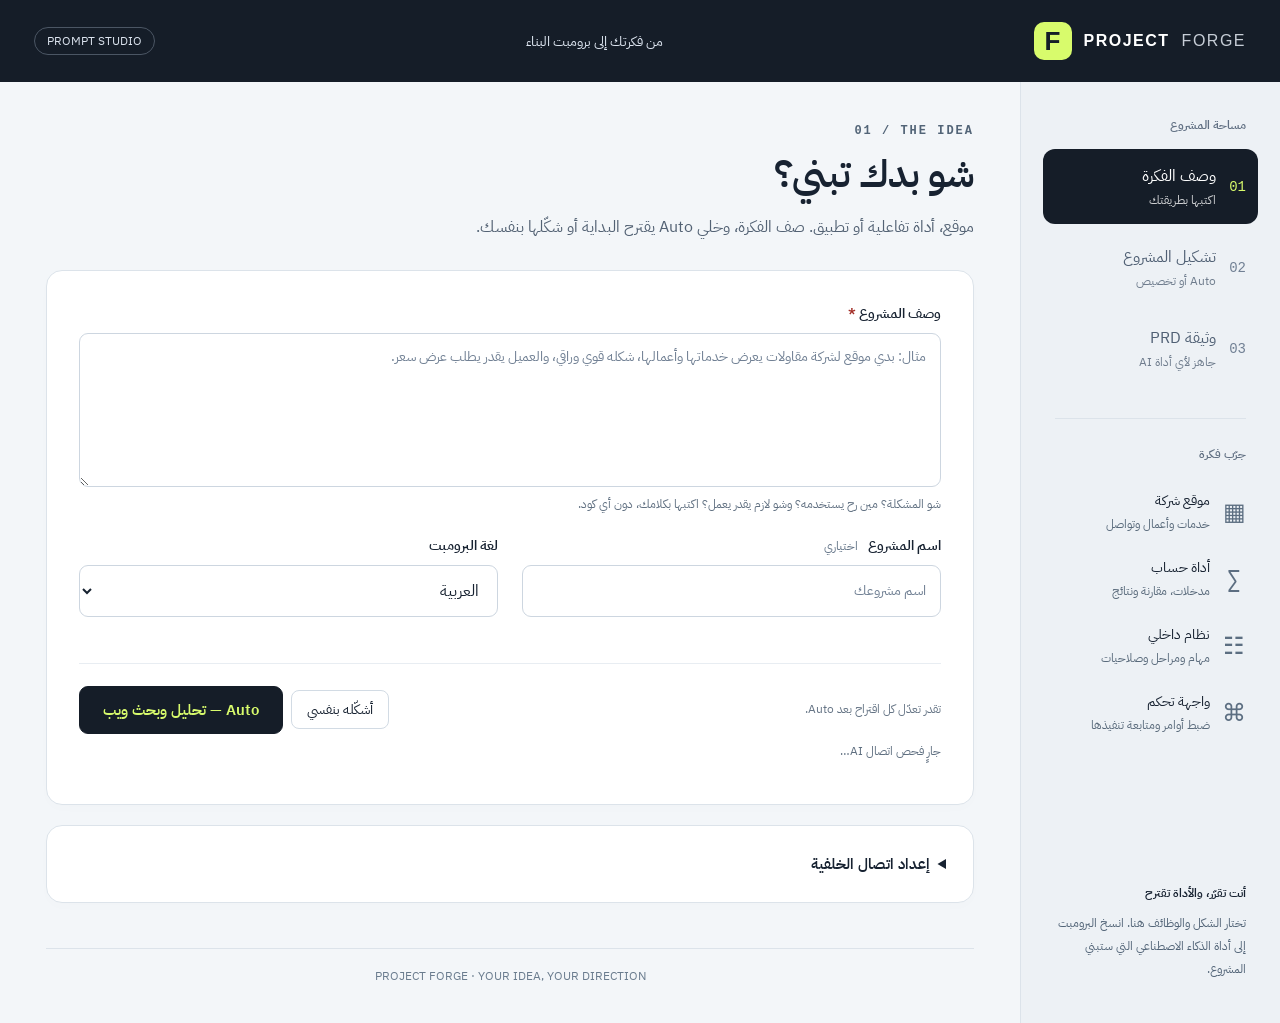
==== public/index.html @ 5671c351 "Add files via upload" ====
<!doctype html>
<html lang="ar" dir="rtl">
<head><meta charset="UTF-8"><meta name="viewport" content="width=device-width, initial-scale=1"><meta name="description" content="شكّل فكرة موقعك أو تطبيقك، وولّد برومبت بناء كامل مع وثيقة متطلبات."><title>Project Forge — شكّل مشروعك</title><link rel="icon" href="data:image/svg+xml,%3Csvg xmlns='http://www.w3.org/2000/svg' viewBox='0 0 64 64'%3E%3Crect width='64' height='64' rx='16' fill='%23151d28'/%3E%3Ctext x='18' y='47' font-family='Arial' font-size='45' fill='%23d8fb6c'%3EF%3C/text%3E%3C/svg%3E"><link rel="stylesheet" href="/styles.css"></head>
<body>
<header class="topbar"><a class="brand" href="/" aria-label="Project Forge"><span class="mark">F</span>PROJECT <span class="brand-light">FORGE</span></a><span class="topnote">من فكرتك إلى برومبت البناء</span><span class="version">PROMPT STUDIO</span></header>
<div class="shell"><aside class="sidebar"><p class="sidebar-label">مساحة المشروع</p><nav aria-label="خطوات المشروع"><button class="step active" data-step="idea"><span class="stepnum">01</span><span>وصف الفكرة<small class="stepdesc">اكتبها بطريقتك</small></span></button><button class="step" data-step="shape"><span class="stepnum">02</span><span>تشكيل المشروع<small class="stepdesc">Auto أو تخصيص</small></span></button><button class="step" data-step="output"><span class="stepnum">03</span><span>وثيقة PRD<small class="stepdesc">جاهز لأي أداة AI</small></span></button></nav><div class="sidebar-line"></div><p class="sidebar-label">جرّب فكرة</p><button class="example" data-example="company"><span>▦</span><span>موقع شركة<small>خدمات وأعمال وتواصل</small></span></button><button class="example" data-example="calculator"><span>∑</span><span>أداة حساب<small>مدخلات، مقارنة ونتائج</small></span></button><button class="example" data-example="workflow"><span>☷</span><span>نظام داخلي<small>مهام ومراحل وصلاحيات</small></span></button><button class="example" data-example="control"><span>⌘</span><span>واجهة تحكم<small>ضبط أوامر ومتابعة تنفيذها</small></span></button><div class="sidebar-bottom"><span class="mini-label">أنت تقرّر، والأداة تقترح</span><p>تختار الشكل والوظائف هنا. انسخ البرومبت إلى أداة الذكاء الاصطناعي التي ستبني المشروع.</p></div></aside>
<main><section id="ideaView" class="view"><div class="eyebrow">01 / THE IDEA</div><h1>شو بدك تبني؟</h1><p class="lede">موقع، أداة تفاعلية أو تطبيق. صف الفكرة، وخلي Auto يقترح البداية أو شكّلها بنفسك.</p><form id="ideaForm" class="panel idea-panel"><div class="field"><label for="projectIdea">وصف المشروع <span class="required">*</span></label><textarea id="projectIdea" rows="5" required maxlength="12000" placeholder="مثال: بدي موقع لشركة مقاولات يعرض خدماتها وأعمالها، شكله قوي وراقي، والعميل يقدر يطلب عرض سعر."></textarea><p class="field-note">شو المشكلة؟ مين رح يستخدمه؟ وشو لازم يقدر يعمل؟ اكتبها بكلامك، دون أي كود.</p></div><div class="form-grid"><div class="field"><label for="projectName">اسم المشروع <span class="optional">اختياري</span></label><input id="projectName" maxlength="100" placeholder="اسم مشروعك"></div><div class="field"><label for="outputLanguage">لغة البرومبت</label><select id="outputLanguage"><option value="ar">العربية</option><option value="en">English</option></select></div></div><div id="ideaError" class="error hidden" role="alert"></div><div class="form-footer"><span>تقدر تعدّل كل اقتراح بعد Auto.</span><div class="button-group"><button class="ghost" type="button" id="customStart">أشكّله بنفسي</button><button class="primary" id="autoStart" type="submit">Auto — تحليل وبحث ويب</button></div></div><p class="field-note"><span id="connectionStatus" role="status">جارٍ فحص اتصال AI…</span></p></form><details class="panel" id="backendSettings"><summary>إعداد اتصال الخلفية</summary><div class="details-body"><div class="field"><label for="backendProvider">الخلفية</label><select id="backendProvider"><option value="auto">خادم الأداة الحالي</option><option value="supabase">Supabase</option></select></div><div id="supabaseSettings" class="hidden"><div class="field"><label for="supabaseUrl">Project URL أو رابط الوظيفة الكامل</label><input id="supabaseUrl" type="url" dir="ltr" placeholder="https://PROJECT.supabase.co" maxlength="500"></div><div class="field"><label for="supabasePublicKey">Publishable / anon key — المفتاح العام</label><input id="supabasePublicKey" dir="ltr" autocomplete="off" maxlength="5000"></div><p class="field-note">مفتاح OpenAI يُضاف في Supabase → Edge Functions → Secrets. هذه الخانة للمفتاح العام فقط.</p></div><div id="backendError" class="error hidden" role="alert"></div><div class="button-group"><button id="saveBackend" class="primary" type="button">حفظ وفحص الاتصال</button><button id="resetBackend" class="ghost" type="button">استخدام خادم الأداة</button></div><p class="field-note">إعداد الاتصال محفوظ في هذا المتصفح. نشر الوظيفة وإضافة Secrets يتمان من مشروع Supabase الخاص بك.</p></div></details></section>
<section id="shapeView" class="view hidden"><div class="eyebrow">02 / SHAPE YOUR PROJECT</div><div class="title-row"><div><h1>شكّل مشروعك</h1><p class="lede">ابدأ بالمقترح، وعدّل ما تريده. اختياراتك تصل لأداة البناء داخل البرومبت.</p></div><button class="ghost" id="editIdea">تعديل الوصف</button></div><div class="studio-bar"><span id="autoSummary"></span><button id="autoAll" class="ghost">Auto — بحث جديد</button></div><p class="field-note">Auto يقترح جميع الخانات من تحليل وبحث جديدين. تُعتمد الاقتراحات فقط عند اكتمال البحث؛ اختياراتك تبقى محفوظة إذا فشل الطلب.</p><section id="researchPanel" class="panel hidden" aria-label="نتائج البحث"><h2>البحث الذي بنى الاقتراح</h2><div id="researchResults"></div></section><div class="studio-grid"><div class="studio-controls">
<div class="panel"><div class="panel-heading"><h2>نوع المشروع وطريقة استخدامه</h2><span class="pill">01</span></div><div class="form-grid"><div class="field"><label for="kind">نوع المشروع</label><select id="kind"></select></div><div class="field"><label for="delivery">وين رح يشتغل؟</label><select id="delivery"><option value="web">ويب على الكمبيوتر والموبايل</option><option value="mobile">تطبيق Android وiPhone</option><option value="both">موقع ويب وتطبيق موبايل</option></select></div><div class="field"><label for="siteLanguage">لغة المشروع</label><select id="siteLanguage"><option value="ar">عربي</option><option value="en">English</option><option value="ar-en">عربي وEnglish</option></select></div><div class="field"><label for="audience">مين رح يستخدمه؟</label><input id="audience" maxlength="300" placeholder="مثال: العملاء، الموظفون، الفنيون"></div></div><label for="objective">أهم نتيجة للمستخدم</label><input id="objective" maxlength="500" placeholder="مثل: طلب عرض سعر أو الوصول لنتيجة حساب"></div>
<div class="panel"><div class="panel-heading"><h2>الشكل وتجربة الاستخدام</h2><span class="pill">02</span></div><div class="form-grid"><div class="field"><label for="visual">الطابع</label><select id="visual"><option value="premium">راقي واحترافي</option><option value="minimal">بسيط ومريح</option><option value="industrial">صناعي وقوي</option><option value="bold">جريء وحيوي</option><option value="technical">عملي ودقيق</option></select></div><div class="field"><label for="layout">ترتيب الواجهة</label><select id="layout"><option value="narrative">موقع بصري بأقسام</option><option value="working">مساحة عمل مباشرة</option><option value="sidebar">قائمة جانبية ومساحة عمل</option><option value="single">صفحة واحدة مركّزة</option></select></div><div class="field"><label for="theme">الخلفية</label><select id="theme"><option value="light">فاتحة</option><option value="dark">داكنة</option><option value="system">حسب جهاز المستخدم</option></select></div><div class="field"><label for="accent">اللون الأساسي</label><div class="color-field"><input type="color" id="accent" value="#2563eb"><span id="accentLabel">#2563eb</span></div></div><div class="field"><label for="motion">الحركة</label><select id="motion"><option value="subtle">خفيفة وأنيقة</option><option value="expressive">بارزة ومدروسة</option><option value="none">دون حركة</option></select></div><div class="field"><label for="density">حجم المسافات</label><select id="density"><option value="comfortable">مريحة ومتوازنة</option><option value="spacious">واسعة وبصرية</option><option value="compact">مكثفة للبيانات والعمل</option></select></div></div></div>
<div class="panel"><div class="panel-heading"><h2>الصفحات والمكوّنات</h2><button class="ghost" id="addPage">إضافة صفحة</button></div><p class="field-note">رتّبها، غيّر أسماءها ومحتواها، أو احذف ما لا تحتاجه.</p><div id="pageEditor"></div></div>
<div class="panel"><div class="panel-heading"><h2>شو لازم يقدر يعمل؟</h2><span class="pill">04</span></div><div id="featureEditor" class="feature-grid"></div><div class="field"><label for="customFeatures">وظائف خاصة بفكرتك</label><textarea id="customFeatures" rows="3" maxlength="4000" placeholder="مثال: يقارن ثلاثة سيناريوهات، ينقل الطلب للفني، أو ينفذ أمرًا بعد موافقة المدير."></textarea></div><div class="form-grid"><div class="field"><label for="storage">حفظ البيانات</label><select id="storage"><option value="unknown">خلّي أداة البناء تقترح</option><option value="none">لا يحتاج حفظ</option><option value="local">على جهاز المستخدم فقط</option><option value="shared">مشترك بين المستخدمين</option></select></div><div class="field"><label for="auth">تسجيل الدخول</label><select id="auth"><option value="unknown">خلّي أداة البناء تقترح</option><option value="none">دون حسابات</option><option value="users">حسابات مستخدمين</option><option value="roles">أدوار وصلاحيات مختلفة</option></select></div><div class="field"><label for="integration">الاتصال بخدمات أخرى</label><select id="integration"><option value="unknown">غير محسوم</option><option value="none">لا يحتاج</option><option value="api">خدمة أو API</option><option value="ai">خدمة ذكاء اصطناعي</option><option value="device">أجهزة أو أوامر خارجية</option><option value="payments">دفع إلكتروني</option></select></div></div></div>
<details class="panel"><summary>تفاصيل إضافية — إذا عندك شيء محدد</summary><div class="details-body"><div class="field"><label for="inputs">المدخلات أو المحتوى</label><textarea id="inputs" rows="3" maxlength="7000"></textarea></div><div class="field"><label for="output">النتائج المطلوبة</label><textarea id="output" rows="3" maxlength="5000"></textarea></div><div class="field"><label for="rules">قواعد أو معادلات لازم يلتزم فيها</label><textarea id="rules" rows="3" maxlength="5000" placeholder="اكتب ما تعرفه. أداة البناء تسأل عن القواعد الناقصة بدل اختراعها."></textarea></div><div class="field"><label for="flow">خطوات الاستخدام بالترتيب</label><textarea id="flow" rows="2" maxlength="3000" placeholder="إدخال → مراجعة → تنفيذ → نتيجة"></textarea></div><div class="field"><label for="references">مواقع أو صور مرجعية</label><textarea id="references" rows="2" maxlength="3000" placeholder="رابط أو وصف لشكل يعجبك، وما الذي تريد أخذه منه."></textarea></div><div class="field"><label for="requirements">أي شيء إضافي لازم يعرفه المطوّر؟</label><textarea id="requirements" rows="3" maxlength="5000" placeholder="مثل: يعمل دون إنترنت، لا أريد اشتراكات، لدي شعار وصور جاهزة."></textarea></div><div class="form-grid"><div class="field"><label for="constraint">التقنية</label><select id="constraint"><option value="auto">اقترح الأنسب — لا أحتاج اختيارها</option><option value="html">HTML + CSS + JS</option><option value="react">React</option><option value="next">Next.js</option><option value="angular">Angular</option><option value="php">PHP / Laravel</option></select></div><div class="field"><label for="hosting">طريقة التشغيل</label><select id="hosting"><option value="auto">الطريقة المناسبة للمشروع</option><option value="file">أريد فتح index.html مباشرة</option><option value="static">استضافة ملفات ثابتة</option><option value="server">سيرفر وخدمات خلفية</option></select></div></div></div></details>
</div><aside class="studio-preview"><div class="preview-heading"><span>تصوّر أولي</span><span class="pill">يتغيّر مع اختياراتك</span></div><div id="mockPreview" class="mock-preview"></div><div id="techSummary" class="tech-summary"></div><div class="preview-note">تصوّر لترتيب الواجهة. التصميم النهائي ينفّذه AI من وصفك والبرومبت.</div><button id="generate" class="primary full">ولّد PRD مع برومبتات الأقسام</button></aside></div></section>
<section id="outputView" class="view hidden"><div class="eyebrow">03 / READY TO BUILD</div><div class="title-row"><div><h1>وثيقة مشروعك جاهزة</h1><p class="lede">وثيقة PRD واحدة: مواصفات كل قسم ثم برومبت تنفيذه مرة واحدة. انسخها كاملة لأداة AI التي ستبني المشروع.</p></div><button id="backShape" class="ghost">تعديل المشروع</button></div><div id="resultSummary" class="classification"></div><div id="resultWarnings"></div><div id="prdPanel"><div class="document-toolbar"><span>PRD + برومبت واحد داخل كل قسم · قابل للتعديل</span><div><button class="ghost" id="downloadPrd">تنزيل MD</button><button class="primary" id="copyPrd">نسخ الوثيقة كاملة</button></div></div><textarea id="prdOutput" class="document" aria-label="PRD وبرومبتات الأقسام" spellcheck="false"></textarea></div><p class="field-note">هذه الأداة تجهّز مواصفات وبرومبت المشروع. إنشاء الملفات والتشغيل يتم في أداة البناء التي تختارها.</p></section><footer>PROJECT FORGE · YOUR IDEA, YOUR DIRECTION</footer></main></div><div id="researchBusy" class="busy-overlay hidden" role="status" aria-live="polite"><div class="panel"><h2>تحليل المشروع والبحث عن أمثلة ومصادر</h2><p>قد يستغرق البحث بضع دقائق. لا تُستبدل اختياراتك قبل اكتمال النتيجة.</p><button id="cancelResearch" class="ghost">إلغاء البحث</button></div></div><div id="toast" class="toast hidden" role="status" aria-live="polite"></div><script src="/engine.js"></script><script src="/studio.js"></script><script src="/backend.js"></script><script src="/app.js"></script></body></html>
---- styles.css ----
@import url('https://fonts.googleapis.com/css2?family=IBM+Plex+Sans+Arabic:wght@400;500;600;700&display=swap');
:root{color-scheme:light;--ink:#172231;--muted:#536274;--line:#dce3ea;--paper:#f3f6f9;--lime:#d8fb6c;--navy:#151d28;--teal:#16766d;--radius:16px;font-family:'IBM Plex Sans Arabic',Tahoma,Arial,sans-serif;font-size:16px;color:var(--ink);background:var(--paper)}
*{box-sizing:border-box}body{margin:0}button,input,select,textarea{font:inherit}button,a,input,select,textarea{-webkit-tap-highlight-color:transparent}button{cursor:pointer}button:disabled{cursor:not-allowed;opacity:.42}button:focus-visible,a:focus-visible{outline:3px solid #4e8dea;outline-offset:4px}input:focus,select:focus,textarea:focus{outline:3px solid #2563eb22;border-color:#2563eb}a{color:inherit}button{transition:background .15s,transform .15s}button:active:not(:disabled){transform:translateY(1px)}.hidden{display:none!important}
.topbar{height:82px;display:flex;align-items:center;justify-content:space-between;padding:0 34px;background:var(--navy);color:#fff;gap:20px}.brand{display:flex;align-items:center;gap:12px;text-decoration:none;direction:ltr;font-family:Arial,sans-serif;font-weight:700;letter-spacing:1.5px;font-size:16px}.brand-light{font-weight:400;color:#c6cdd6}.mark{background:var(--lime);color:var(--navy);width:38px;height:38px;display:grid;place-items:center;border-radius:10px;font-size:26px;letter-spacing:0}.topnote{color:#dce4ef;font-size:14px}.version{border:1px solid #4b5664;border-radius:20px;padding:4px 12px;color:#dce4ef;font-size:12px}
.shell{display:grid;grid-template-columns:260px minmax(0,1fr);max-width:1600px;margin:auto;min-height:calc(100vh - 82px)}.sidebar{padding:34px 22px;display:flex;flex-direction:column;border-left:1px solid var(--line);background:#edf1f5}.sidebar-label{color:#617083;font-size:12px;font-weight:600;margin:0 12px 15px}.step{width:100%;display:flex;gap:13px;align-items:center;text-align:right;border:0;background:transparent;padding:15px 12px;margin-bottom:6px;border-radius:12px;color:#506074}.step.active{background:var(--navy);color:#fff}.stepnum{font-family:monospace;font-size:14px;color:#718094}.step.active .stepnum{color:var(--lime)}.stepdesc{display:block;font-size:12px;margin-top:3px;opacity:.8}.sidebar-line{height:1px;background:var(--line);margin:26px 12px}.example{display:flex;align-items:center;gap:12px;background:none;border:0;border-radius:10px;padding:12px;text-align:right;color:var(--ink);width:100%;font-size:14px}.example:hover{background:#e0e7ef}.example>span:first-child{width:24px;font-size:24px;text-align:center;color:#5c6e81}.example small{display:block;font-size:12px;color:#596a7b;margin-top:4px}.sidebar-bottom{margin-top:auto;padding:48px 12px 0}.sidebar-bottom p{font-size:12px;line-height:1.9;color:#526477;margin:8px 0}.mini-label{font-size:12px;font-weight:600}
main{min-width:0;padding:42px 46px 20px}.view{max-width:1020px;margin:auto}.eyebrow{font-family:monospace;font-size:12px;font-weight:600;letter-spacing:2px;color:#526477;direction:ltr;text-align:right;margin-bottom:12px}h1{font-size:clamp(1.8rem,3vw,2.55rem);line-height:1.3;font-weight:600;margin:0 0 12px;letter-spacing:-.6px}h2{font-weight:600;font-size:18px;line-height:1.5;margin:0}h3{font-size:16px;font-weight:600;margin:0 0 10px}.lede{font-size:16px;line-height:1.9;color:var(--muted);margin:0 0 28px;max-width:710px}.panel{background:#fff;border:1px solid var(--line);border-radius:var(--radius);padding:27px;margin-bottom:20px;box-shadow:0 4px 12px #14223903}.idea-panel{padding:32px}.panel-heading{display:flex;justify-content:space-between;align-items:center;gap:12px;margin-bottom:24px}.field{margin-bottom:22px;min-width:0}.field:last-child{margin-bottom:0}label{font-size:14px;font-weight:600;display:block;margin-bottom:9px}.required{color:#a32f28}input:not([type=color]),select,textarea{display:block;width:100%;border:1px solid #cdd6e0;background:#fff;border-radius:9px;padding:12px 14px;color:var(--ink);min-height:48px;font-size:16px;line-height:1.6}textarea{resize:vertical}textarea::placeholder,input::placeholder{color:#718094;font-size:14px;opacity:1}.field-note{font-size:12px;margin-top:8px;color:#5f6f80}.form-grid{display:grid;grid-template-columns:repeat(2,minmax(0,1fr));gap:0 24px}.form-footer{display:flex;align-items:center;justify-content:space-between;gap:16px;border-top:1px solid #e8edf2;padding-top:22px;margin-top:24px}.privacy-note,.form-footer>span{font-size:12px;line-height:1.8;color:#657485}.primary{background:var(--navy);color:var(--lime);border:1px solid var(--navy);padding:12px 23px;border-radius:9px;font-size:15px;font-weight:600;white-space:nowrap}.primary:hover{background:#263345}.ghost{background:#fff;border:1px solid #d2dbe4;color:var(--ink);padding:8px 15px;border-radius:8px;font-size:14px;white-space:nowrap}.ghost:hover{background:#eaf0f6}.text-button{background:transparent;border:0;color:#225d9f;font-size:14px}.note-strip{display:flex;align-items:center;gap:18px;padding:18px 20px;border:1px dashed #c7d2de;border-radius:12px;margin:20px 0}.note-strip p{font-size:14px;line-height:1.85;color:#536477;margin:0}.note-symbol{font-family:monospace;font-size:14px;border:1px solid #cbd6e0;border-radius:7px;padding:9px;font-weight:600;color:#3a5668}.title-row{display:flex;justify-content:space-between;align-items:flex-start;gap:16px}.title-row>.ghost{margin-top:5px}.classification{display:flex;align-items:flex-start;gap:16px;background:#e5efee;border:1px solid #cbdedb;border-radius:13px;padding:20px;margin-bottom:24px}.classification-icon{font-size:26px;color:var(--teal)}.classification p{font-size:14px;margin:7px 0 0;color:#45635f;line-height:1.8}.pill{font-size:12px;border-radius:20px;background:#eef2f6;color:#55697b;padding:5px 10px;white-space:nowrap}.bottom-action{display:flex;align-items:center;justify-content:space-between;margin:26px 0 15px;gap:20px}.bottom-action>span{font-size:12px;color:#637487}.color-field{display:flex;align-items:center;gap:15px;border:1px solid #cdd6e0;border-radius:9px;padding:8px 14px;min-height:48px}.color-field input{border:0;width:33px;height:30px;padding:0;background:none;cursor:pointer}.color-field span{font-family:monospace;font-size:14px;color:#4e6478}.error{padding:13px 16px;color:#973127;background:#fff0ed;border:1px solid #edc0b9;border-radius:9px;margin:14px 0;font-size:14px;line-height:1.7}.source-badge{font-size:12px;color:#566e80;margin:-12px 0 20px}
.recommend-card{background:var(--navy);color:#fff;border-radius:16px;overflow:hidden;display:grid;grid-template-columns:minmax(0,1fr) 270px;margin-bottom:20px}.recommend-main{padding:27px 30px}.recommend-eyebrow{font-size:12px;color:#c3cedc;margin-bottom:12px}.recommend-main h2{font-family:Arial,sans-serif;font-size:26px;line-height:1.4;color:var(--lime);font-weight:500;direction:ltr;text-align:right}.recommend-main p{color:#d7e0eb;font-size:14px;line-height:1.9;margin:14px 0 0}.recommend-side{padding:25px;background:#202c3b}.recommend-side strong{display:block;font-size:14px;margin-bottom:8px;color:#e8f0f8}.recommend-side p{font-size:13px;color:#c7d3df;line-height:1.9;margin:0 0 18px}.recommend-side p:last-child{margin:0}.decision-details{display:grid;grid-template-columns:repeat(2,minmax(0,1fr));gap:16px;margin-bottom:24px}.decision-details .panel{margin:0;padding:19px}.decision-details p{font-size:14px;color:#536477;line-height:1.85;margin:9px 0 0}.warning{background:#fff8e7;border:1px solid #e9d9ab;border-radius:11px;padding:16px 19px;margin-bottom:20px;font-size:14px;line-height:1.9;color:#705815}.warning ul{margin:8px 0 0;padding-right:20px}.results-tabs{display:flex;gap:6px;border-bottom:1px solid #ccd6e2;overflow-x:auto;margin-top:27px;margin-bottom:24px}.tab{background:none;border:0;border-bottom:3px solid transparent;padding:13px 17px;color:#66788b;font-size:14px;white-space:nowrap}.tab.active{color:#132c45;border-bottom-color:#16766d;font-weight:600}.map-heading{display:flex;justify-content:space-between;align-items:center;margin:20px 0 14px}.screen-grid{display:grid;grid-template-columns:repeat(2,minmax(0,1fr));gap:16px}.screen-card{background:#fff;border:1px solid var(--line);border-radius:12px;padding:21px;position:relative}.screen-number{font-family:monospace;font-size:12px;color:#678297;margin-bottom:12px;display:block}.screen-card p{font-size:14px;line-height:1.85;color:#536578;margin:8px 0}.screen-card ul{font-size:14px;line-height:1.9;margin:12px 0 0;padding-right:18px;color:#334b62}.tags{display:flex;flex-wrap:wrap;gap:7px;margin-top:16px}.tag{background:#edf2f7;border-radius:6px;font-size:12px;color:#4d647b;padding:4px 9px}.design-card{display:grid;grid-template-columns:140px minmax(0,1fr);background:#fff;border:1px solid var(--line);border-radius:13px;overflow:hidden;margin-bottom:22px}.design-palette{padding:24px;background:#e8edf3;display:flex;align-items:center;justify-content:center;gap:7px}.swatch{width:26px;height:70px;border-radius:7px;border:1px solid #182c4114}.design-copy{padding:22px}.design-copy p{font-size:14px;line-height:1.9;color:#536477;margin:8px 0}.flow-box{border:1px solid var(--line);background:#fff;border-radius:13px;padding:22px;margin-top:20px}.flow-steps{display:flex;gap:9px;flex-wrap:wrap;margin-top:15px}.flow-step{padding:9px 13px;font-size:14px;background:#edf2f7;border-radius:8px}.flow-step b{font-family:monospace;font-size:12px;margin-left:8px;color:#16766d}.document-toolbar{display:flex;justify-content:space-between;align-items:center;margin-bottom:12px;gap:12px}.document-toolbar>span{font-size:13px;color:#61768a}.document-toolbar>div{display:flex;gap:8px}.document{font-family:monospace,Tahoma,sans-serif!important;min-height:620px;font-size:14px!important;line-height:1.9!important;tab-size:2;padding:24px!important;background:#fff!important}.document.short{min-height:350px}.deep-flow{display:flex;justify-content:space-between;gap:12px;margin-bottom:24px;flex-wrap:wrap}.deep-flow span{font-size:14px;color:#405e75}.deep-flow b{display:inline-grid;place-items:center;width:25px;height:25px;background:#dcebe6;color:#165e54;border-radius:7px;margin-left:7px;font-family:monospace}.import-panel{margin-top:24px}.import-panel p{font-size:14px;color:#596e80;line-height:1.9}.result-footer{display:flex;justify-content:space-between;gap:16px;margin:27px 0;color:#637487;font-size:12px}footer{max-width:1020px;margin:45px auto 0;border-top:1px solid #dce3ea;padding:18px 0;display:flex;justify-content:center;gap:10px;font-size:12px;color:#6a7c8e;direction:ltr}.toast{position:fixed;bottom:24px;left:24px;max-width:calc(100vw - 48px);padding:13px 22px;border-radius:11px;background:#172536;color:#fff;font-size:14px;box-shadow:0 5px 30px #13233233;z-index:10}.ai-detail{white-space:pre-wrap;overflow-wrap:anywhere}.alert-heading{font-weight:600}.empty{border:1px dashed var(--line);padding:25px;border-radius:12px;color:#657789;font-size:14px}
@media(min-width:1450px){main{padding:48px 65px}}@media(max-width:1100px){.shell{grid-template-columns:220px minmax(0,1fr)}main{padding:32px 26px}.sidebar{padding:26px 12px}.recommend-card{grid-template-columns:1fr}.recommend-side{display:grid;grid-template-columns:1fr 1fr;gap:15px}.recommend-side p{margin:0}.recommend-side>div{min-width:0}}@media(max-width:780px){.topbar{height:70px;padding:0 20px}.topnote{display:none}.shell{display:block}.sidebar{display:block;padding:12px 16px;border:0;border-bottom:1px solid var(--line)}.sidebar nav{display:flex;gap:5px}.sidebar-label,.sidebar-line,.example,.sidebar-bottom{display:none}.step{padding:10px 8px;justify-content:center;margin:0;gap:8px;font-size:13px}.stepdesc{display:none}.stepnum{font-size:12px}.sidebar nav .step{flex:1}.version{font-size:12px}main{padding:27px 19px}.panel,.idea-panel{padding:22px}.title-row{flex-wrap:wrap}.title-row>.ghost{margin:-12px 0 20px}.lede{margin-bottom:22px}.form-grid{grid-template-columns:1fr;gap:0}.screen-grid,.decision-details{grid-template-columns:1fr}.form-footer{align-items:flex-start}.privacy-note{max-width:170px}.bottom-action{align-items:flex-start}.bottom-action>span{max-width:170px}.recommend-main{padding:24px}.recommend-main h2{font-size:23px}.recommend-side{padding:22px}.design-card{grid-template-columns:95px 1fr}.design-palette{padding:15px;gap:5px}.swatch{width:17px;height:65px}.design-copy{padding:19px}.document-toolbar{flex-wrap:wrap}.document{padding:17px!important;min-height:550px}.note-strip{align-items:flex-start}.note-strip .ghost{white-space:normal}.deep-flow{flex-direction:column;gap:14px}.results-tabs{margin-top:22px}.tab{padding:12px}.classification{padding:17px}.panel-heading{flex-wrap:wrap}}@media(prefers-reduced-motion:reduce){*{scroll-behavior:auto!important;transition:none!important}}
.optional{font-size:12px;font-weight:400;color:#637487;margin-right:7px}.processing{position:fixed;inset:0;background:#152331a8;z-index:20;display:grid;place-items:center;padding:20px;backdrop-filter:blur(4px)}.processing-card{background:#fff;border-radius:18px;padding:35px;text-align:center;width:min(420px,100%);box-shadow:0 20px 60px #0b18294d}.processing-symbol{display:grid;place-items:center;width:55px;height:55px;border-radius:12px;background:var(--navy);color:var(--lime);font:700 34px Arial;margin:0 auto 24px}.processing-card strong{font-size:20px}.processing-card p{font-size:14px;color:#637487;line-height:1.9;margin:12px 0 24px}.question-count{font-size:12px;font-family:monospace;color:#678297;margin-bottom:10px}.choice-note{margin-top:14px}
/* Prompt studio: controls beside a live schematic. */
.studio-bar{display:flex;justify-content:space-between;align-items:center;gap:15px;padding:18px 20px;background:#e5efee;border:1px solid #cbdedb;border-radius:12px;color:#315e57}.studio-grid{display:grid;grid-template-columns:minmax(0,1fr) 300px;gap:22px;align-items:start;margin-top:24px}.studio-controls{min-width:0}.studio-controls .form-grid{gap:0 16px}.studio-controls .panel{padding:23px}.studio-preview{position:sticky;top:22px;min-width:0}.preview-heading{display:flex;align-items:center;justify-content:space-between;margin-bottom:12px;font-size:14px}.preview-note{font-size:13px;color:#617283;line-height:1.9;margin:14px 0}.full{width:100%}.button-group{display:flex;gap:8px;align-items:center;flex-wrap:wrap}.page-edit{border-top:1px solid var(--line);margin-top:18px;padding-top:17px}.page-edit-top{display:flex;align-items:center;justify-content:space-between;margin-bottom:8px}.page-edit-top .screen-number{margin:0}.page-edit label{margin-top:12px}.page-edit textarea{font-size:14px}.icon-button{border:1px solid var(--line);background:#fff;border-radius:7px;height:36px;min-width:44px;color:#456078;font-size:13px}.danger{color:#a33b32}.feature-grid{display:grid;grid-template-columns:1fr 1fr;gap:10px;margin-bottom:23px}.feature-choice{display:flex;align-items:center;gap:10px;border:1px solid var(--line);padding:12px 10px;border-radius:9px;cursor:pointer;font-size:14px;line-height:1.6;margin:0;font-weight:400}.feature-choice:has(input:checked){border-color:#16766d;background:#e9f5f1}.feature-choice input{min-height:0!important;display:inline!important;flex:none;width:17px!important;height:17px;accent-color:var(--teal);margin:0}summary{font-size:15px;font-weight:600;cursor:pointer}.details-body{margin-top:23px}.mock-preview{--project-accent:#2563eb;--mock-bg:#fff;--mock-surface:#eff3f7;--mock-ink:#1c2a3b;background:var(--mock-bg);color:var(--mock-ink);border:1px solid #cbd6e1;border-radius:13px;overflow:hidden;min-height:340px;box-shadow:0 10px 30px #172b4010}.mock-preview[data-theme=dark]{--mock-bg:#14202d;--mock-surface:#253445;--mock-ink:#e4edf7}.mock-browser{display:flex;align-items:center;gap:5px;padding:11px;background:var(--mock-surface);direction:ltr}.mock-browser i{height:6px;width:6px;border-radius:50%;background:#8698aa}.mock-browser span{font-size:12px;margin-left:auto;overflow-wrap:anywhere}.mock-nav{display:flex;gap:10px;padding:12px;font-size:12px;line-height:1.6;border-bottom:1px solid #8093a32b;flex-wrap:wrap}.mock-nav span{color:var(--mock-ink);opacity:.7}.mock-nav .selected{font-weight:600;opacity:1;border-bottom:2px solid var(--project-accent)}.mock-body{padding:20px}.mock-kicker{font-size:12px;opacity:.65}.mock-body h3{margin:12px 0 7px;font-size:20px}.mock-body>p{font-size:13px;line-height:1.8;opacity:.8}.mock-hero{background:var(--mock-surface);border-right:4px solid var(--project-accent);padding:27px 15px;margin:16px 0;font-size:14px;min-height:90px;display:flex;align-items:center}.mock-cards{display:grid;grid-template-columns:1fr 1fr;gap:8px;margin:18px 0}.mock-cards>div{background:var(--mock-surface);padding:12px;font-size:12px;line-height:1.7;overflow-wrap:anywhere;border-radius:6px}.mock-line{display:block;width:90%;height:4px;background:#8298aa33;margin-top:12px;border-radius:3px}.mock-line.short{width:60%;margin-top:6px}.mock-action{display:inline-block;border:1px solid var(--project-accent);border-bottom:3px solid var(--project-accent);color:var(--mock-ink);border-radius:6px;padding:8px 13px;font-size:12px;background:var(--mock-surface)}.mock-preview[data-layout=sidebar]{display:grid;grid-template-columns:83px minmax(0,1fr)}.mock-preview[data-layout=sidebar] .mock-browser{grid-column:1/-1}.mock-preview[data-layout=sidebar] .mock-nav{display:flex;flex-direction:column;padding:12px 8px;border:0;border-left:1px solid #8093a32b}.mock-preview[data-layout=sidebar] .mock-body{padding:15px 11px}.mock-preview[data-layout=sidebar] .mock-cards{grid-template-columns:1fr}.mock-preview[data-visual=bold] h3{font-size:25px}.mock-preview[data-density=compact] .mock-body{padding:14px}.tech-summary{border:1px solid var(--line);background:#fff;border-radius:11px;padding:17px;margin-top:15px}.tech-summary strong{display:block;font-family:Arial,sans-serif;font-size:16px;line-height:1.6;margin-top:10px;text-align:right}.tech-summary p{font-size:13px;line-height:1.9;color:#617283;margin:10px 0 0}.tech-summary .tech-warning{color:#875e24}.studio-controls .field-note{font-size:13px}.studio-controls .field{margin-bottom:18px}.studio-controls .form-grid .field:last-child{margin-bottom:18px}
@media(min-width:1450px){.view{max-width:1160px}}@media(max-width:1250px){.studio-grid{grid-template-columns:minmax(0,1fr) 260px}.studio-controls .form-grid{grid-template-columns:1fr}.studio-controls .feature-grid{grid-template-columns:1fr}}@media(max-width:1000px){.studio-grid{grid-template-columns:1fr}.studio-preview{position:static;max-width:580px;width:100%;margin:0 auto}.studio-controls .form-grid{grid-template-columns:1fr 1fr}.studio-controls .feature-grid{grid-template-columns:1fr 1fr}}@media(max-width:780px){.studio-controls .form-grid{grid-template-columns:1fr}.studio-bar{flex-wrap:wrap}.form-footer{flex-wrap:wrap}.studio-controls .panel{padding:20px}.studio-controls .feature-grid{grid-template-columns:1fr 1fr}.studio-bar>span{font-size:14px}.document-toolbar>div{flex-wrap:wrap}.topbar .version{font-size:11px;letter-spacing:.4px}.feature-choice{padding:10px 8px;font-size:14px}}@media(max-width:420px){.studio-controls .feature-grid{grid-template-columns:1fr}.brand{font-size:13px;gap:8px}.mark{width:32px;height:32px}.topbar{padding:0 15px}.version{padding:4px 7px}}
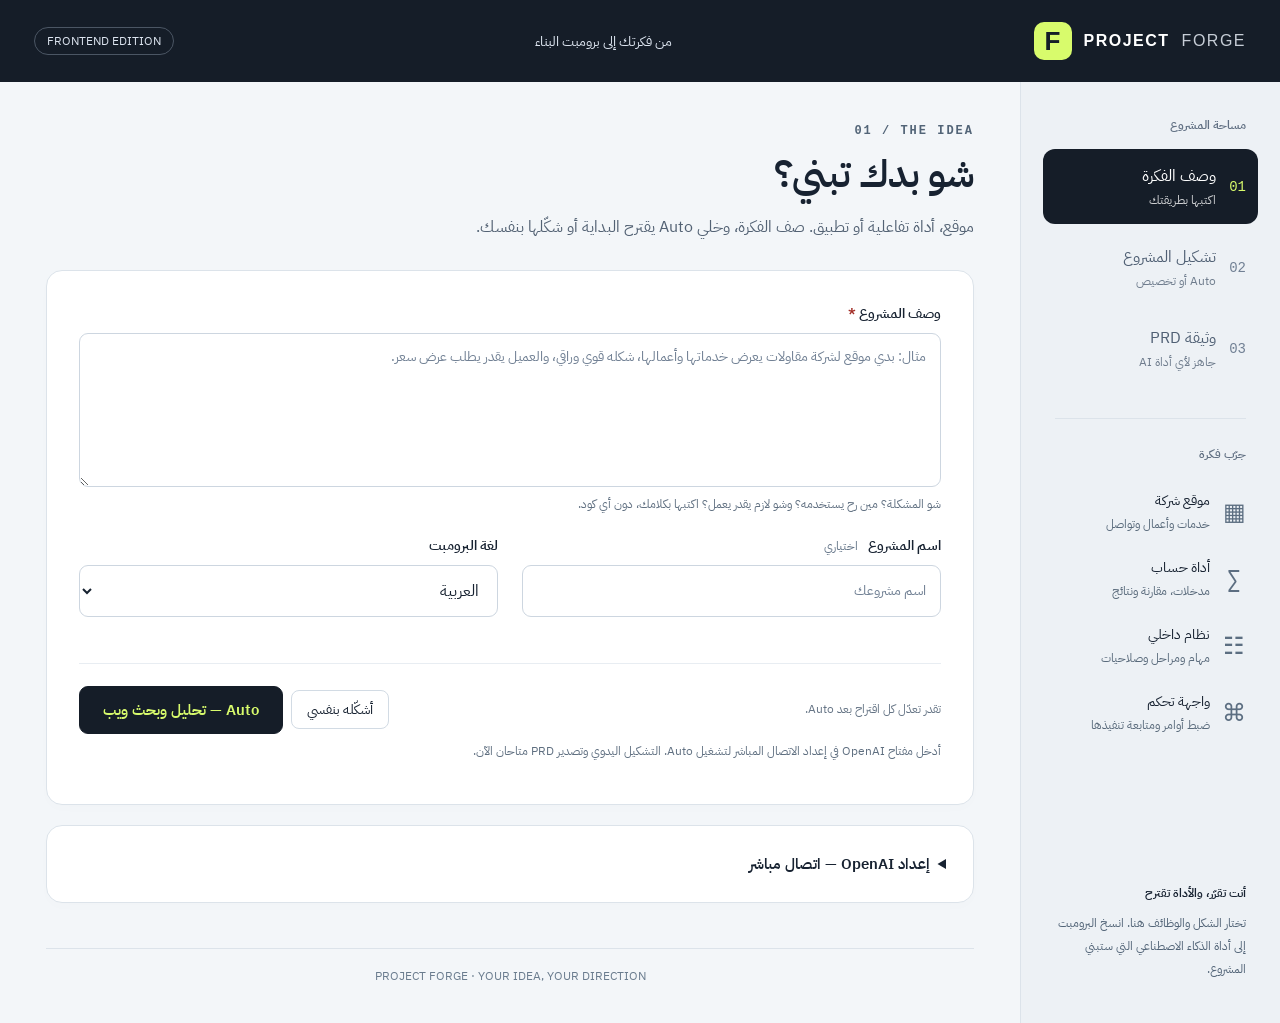
==== commit f6b5dcc5: "Add files via upload" ====
--- a/public/index.html
+++ b/public/index.html
@@ -1,10 +1,10 @@
 <!doctype html>
 <html lang="ar" dir="rtl">
-<head><meta charset="UTF-8"><meta name="viewport" content="width=device-width, initial-scale=1"><meta name="description" content="شكّل فكرة موقعك أو تطبيقك، وولّد برومبت بناء كامل مع وثيقة متطلبات."><title>Project Forge — شكّل مشروعك</title><link rel="icon" href="data:image/svg+xml,%3Csvg xmlns='http://www.w3.org/2000/svg' viewBox='0 0 64 64'%3E%3Crect width='64' height='64' rx='16' fill='%23151d28'/%3E%3Ctext x='18' y='47' font-family='Arial' font-size='45' fill='%23d8fb6c'%3EF%3C/text%3E%3C/svg%3E"><link rel="stylesheet" href="/styles.css"></head>
+<head><meta charset="UTF-8"><meta name="viewport" content="width=device-width, initial-scale=1"><meta name="description" content="شكّل فكرة موقعك أو تطبيقك، وولّد برومبت بناء كامل مع وثيقة متطلبات."><title>Project Forge — شكّل مشروعك</title><link rel="icon" href="data:image/svg+xml,%3Csvg xmlns='http://www.w3.org/2000/svg' viewBox='0 0 64 64'%3E%3Crect width='64' height='64' rx='16' fill='%23151d28'/%3E%3Ctext x='18' y='47' font-family='Arial' font-size='45' fill='%23d8fb6c'%3EF%3C/text%3E%3C/svg%3E"><link rel="stylesheet" href="./styles.css"></head>
 <body>
-<header class="topbar"><a class="brand" href="/" aria-label="Project Forge"><span class="mark">F</span>PROJECT <span class="brand-light">FORGE</span></a><span class="topnote">من فكرتك إلى برومبت البناء</span><span class="version">PROMPT STUDIO</span></header>
+<header class="topbar"><a class="brand" href="./index.html" aria-label="Project Forge"><span class="mark">F</span>PROJECT <span class="brand-light">FORGE</span></a><span class="topnote">من فكرتك إلى برومبت البناء</span><span class="version">FRONTEND EDITION</span></header>
 <div class="shell"><aside class="sidebar"><p class="sidebar-label">مساحة المشروع</p><nav aria-label="خطوات المشروع"><button class="step active" data-step="idea"><span class="stepnum">01</span><span>وصف الفكرة<small class="stepdesc">اكتبها بطريقتك</small></span></button><button class="step" data-step="shape"><span class="stepnum">02</span><span>تشكيل المشروع<small class="stepdesc">Auto أو تخصيص</small></span></button><button class="step" data-step="output"><span class="stepnum">03</span><span>وثيقة PRD<small class="stepdesc">جاهز لأي أداة AI</small></span></button></nav><div class="sidebar-line"></div><p class="sidebar-label">جرّب فكرة</p><button class="example" data-example="company"><span>▦</span><span>موقع شركة<small>خدمات وأعمال وتواصل</small></span></button><button class="example" data-example="calculator"><span>∑</span><span>أداة حساب<small>مدخلات، مقارنة ونتائج</small></span></button><button class="example" data-example="workflow"><span>☷</span><span>نظام داخلي<small>مهام ومراحل وصلاحيات</small></span></button><button class="example" data-example="control"><span>⌘</span><span>واجهة تحكم<small>ضبط أوامر ومتابعة تنفيذها</small></span></button><div class="sidebar-bottom"><span class="mini-label">أنت تقرّر، والأداة تقترح</span><p>تختار الشكل والوظائف هنا. انسخ البرومبت إلى أداة الذكاء الاصطناعي التي ستبني المشروع.</p></div></aside>
-<main><section id="ideaView" class="view"><div class="eyebrow">01 / THE IDEA</div><h1>شو بدك تبني؟</h1><p class="lede">موقع، أداة تفاعلية أو تطبيق. صف الفكرة، وخلي Auto يقترح البداية أو شكّلها بنفسك.</p><form id="ideaForm" class="panel idea-panel"><div class="field"><label for="projectIdea">وصف المشروع <span class="required">*</span></label><textarea id="projectIdea" rows="5" required maxlength="12000" placeholder="مثال: بدي موقع لشركة مقاولات يعرض خدماتها وأعمالها، شكله قوي وراقي، والعميل يقدر يطلب عرض سعر."></textarea><p class="field-note">شو المشكلة؟ مين رح يستخدمه؟ وشو لازم يقدر يعمل؟ اكتبها بكلامك، دون أي كود.</p></div><div class="form-grid"><div class="field"><label for="projectName">اسم المشروع <span class="optional">اختياري</span></label><input id="projectName" maxlength="100" placeholder="اسم مشروعك"></div><div class="field"><label for="outputLanguage">لغة البرومبت</label><select id="outputLanguage"><option value="ar">العربية</option><option value="en">English</option></select></div></div><div id="ideaError" class="error hidden" role="alert"></div><div class="form-footer"><span>تقدر تعدّل كل اقتراح بعد Auto.</span><div class="button-group"><button class="ghost" type="button" id="customStart">أشكّله بنفسي</button><button class="primary" id="autoStart" type="submit">Auto — تحليل وبحث ويب</button></div></div><p class="field-note"><span id="connectionStatus" role="status">جارٍ فحص اتصال AI…</span></p></form><details class="panel" id="backendSettings"><summary>إعداد اتصال الخلفية</summary><div class="details-body"><div class="field"><label for="backendProvider">الخلفية</label><select id="backendProvider"><option value="auto">خادم الأداة الحالي</option><option value="supabase">Supabase</option></select></div><div id="supabaseSettings" class="hidden"><div class="field"><label for="supabaseUrl">Project URL أو رابط الوظيفة الكامل</label><input id="supabaseUrl" type="url" dir="ltr" placeholder="https://PROJECT.supabase.co" maxlength="500"></div><div class="field"><label for="supabasePublicKey">Publishable / anon key — المفتاح العام</label><input id="supabasePublicKey" dir="ltr" autocomplete="off" maxlength="5000"></div><p class="field-note">مفتاح OpenAI يُضاف في Supabase → Edge Functions → Secrets. هذه الخانة للمفتاح العام فقط.</p></div><div id="backendError" class="error hidden" role="alert"></div><div class="button-group"><button id="saveBackend" class="primary" type="button">حفظ وفحص الاتصال</button><button id="resetBackend" class="ghost" type="button">استخدام خادم الأداة</button></div><p class="field-note">إعداد الاتصال محفوظ في هذا المتصفح. نشر الوظيفة وإضافة Secrets يتمان من مشروع Supabase الخاص بك.</p></div></details></section>
+<main><section id="ideaView" class="view"><div class="eyebrow">01 / THE IDEA</div><h1>شو بدك تبني؟</h1><p class="lede">موقع، أداة تفاعلية أو تطبيق. صف الفكرة، وخلي Auto يقترح البداية أو شكّلها بنفسك.</p><form id="ideaForm" class="panel idea-panel"><div class="field"><label for="projectIdea">وصف المشروع <span class="required">*</span></label><textarea id="projectIdea" rows="5" required maxlength="12000" placeholder="مثال: بدي موقع لشركة مقاولات يعرض خدماتها وأعمالها، شكله قوي وراقي، والعميل يقدر يطلب عرض سعر."></textarea><p class="field-note">شو المشكلة؟ مين رح يستخدمه؟ وشو لازم يقدر يعمل؟ اكتبها بكلامك، دون أي كود.</p></div><div class="form-grid"><div class="field"><label for="projectName">اسم المشروع <span class="optional">اختياري</span></label><input id="projectName" maxlength="100" placeholder="اسم مشروعك"></div><div class="field"><label for="outputLanguage">لغة البرومبت</label><select id="outputLanguage"><option value="ar">العربية</option><option value="en">English</option></select></div></div><div id="ideaError" class="error hidden" role="alert"></div><div class="form-footer"><span>تقدر تعدّل كل اقتراح بعد Auto.</span><div class="button-group"><button class="ghost" type="button" id="customStart">أشكّله بنفسي</button><button class="primary" id="autoStart" type="submit">Auto — تحليل وبحث ويب</button></div></div><p class="field-note"><span id="connectionStatus" role="status">جارٍ فحص اتصال AI…</span></p></form><details class="panel" id="backendSettings"><summary>إعداد OpenAI — اتصال مباشر</summary><div class="details-body"><p class="field-note">نسخة فرونت إند: البحث والتحليل يتصلان بـOpenAI مباشرة من متصفحك. أدخل مفتاحك الشخصي عند التشغيل؛ يُحفظ في ذاكرة الصفحة فقط ويُمسح عند تحديثها أو إغلاقها.</p><div class="form-grid"><div class="field"><label for="openaiKey">مفتاح OpenAI API</label><input id="openaiKey" type="password" dir="ltr" autocomplete="off" spellcheck="false" maxlength="1000" placeholder="مفتاحك الشخصي — لا يُحفظ بالملفات"></div><div class="field"><label for="openaiModel">نموذج OpenAI</label><input id="openaiModel" dir="ltr" value="gpt-5.4" maxlength="120" placeholder="gpt-5.4"></div></div><p class="field-note">استخدم مفتاحك على جهاز موثوق؛ المتصفح لا يستطيع إخفاءه عن المستخدم أو إضافاته. كل زائر يستخدم مفتاحه، ولا تضع مفتاحك داخل ملفات GitHub. طلبات Auto والبحث تُحتسب على حساب OpenAI الخاص بك.</p><div id="backendError" class="error hidden" role="alert"></div><div class="button-group"><button id="saveBackend" class="primary" type="button">تفعيل وفحص الاتصال</button><button id="resetBackend" class="ghost" type="button">مسح المفتاح</button></div><p class="field-note">الفحص يتحقق من صلاحية المفتاح والوصول للنموذج. دعم البحث وتوليد المواصفات يتأكد عند أول Auto.</p></div></details></section>
 <section id="shapeView" class="view hidden"><div class="eyebrow">02 / SHAPE YOUR PROJECT</div><div class="title-row"><div><h1>شكّل مشروعك</h1><p class="lede">ابدأ بالمقترح، وعدّل ما تريده. اختياراتك تصل لأداة البناء داخل البرومبت.</p></div><button class="ghost" id="editIdea">تعديل الوصف</button></div><div class="studio-bar"><span id="autoSummary"></span><button id="autoAll" class="ghost">Auto — بحث جديد</button></div><p class="field-note">Auto يقترح جميع الخانات من تحليل وبحث جديدين. تُعتمد الاقتراحات فقط عند اكتمال البحث؛ اختياراتك تبقى محفوظة إذا فشل الطلب.</p><section id="researchPanel" class="panel hidden" aria-label="نتائج البحث"><h2>البحث الذي بنى الاقتراح</h2><div id="researchResults"></div></section><div class="studio-grid"><div class="studio-controls">
 <div class="panel"><div class="panel-heading"><h2>نوع المشروع وطريقة استخدامه</h2><span class="pill">01</span></div><div class="form-grid"><div class="field"><label for="kind">نوع المشروع</label><select id="kind"></select></div><div class="field"><label for="delivery">وين رح يشتغل؟</label><select id="delivery"><option value="web">ويب على الكمبيوتر والموبايل</option><option value="mobile">تطبيق Android وiPhone</option><option value="both">موقع ويب وتطبيق موبايل</option></select></div><div class="field"><label for="siteLanguage">لغة المشروع</label><select id="siteLanguage"><option value="ar">عربي</option><option value="en">English</option><option value="ar-en">عربي وEnglish</option></select></div><div class="field"><label for="audience">مين رح يستخدمه؟</label><input id="audience" maxlength="300" placeholder="مثال: العملاء، الموظفون، الفنيون"></div></div><label for="objective">أهم نتيجة للمستخدم</label><input id="objective" maxlength="500" placeholder="مثل: طلب عرض سعر أو الوصول لنتيجة حساب"></div>
 <div class="panel"><div class="panel-heading"><h2>الشكل وتجربة الاستخدام</h2><span class="pill">02</span></div><div class="form-grid"><div class="field"><label for="visual">الطابع</label><select id="visual"><option value="premium">راقي واحترافي</option><option value="minimal">بسيط ومريح</option><option value="industrial">صناعي وقوي</option><option value="bold">جريء وحيوي</option><option value="technical">عملي ودقيق</option></select></div><div class="field"><label for="layout">ترتيب الواجهة</label><select id="layout"><option value="narrative">موقع بصري بأقسام</option><option value="working">مساحة عمل مباشرة</option><option value="sidebar">قائمة جانبية ومساحة عمل</option><option value="single">صفحة واحدة مركّزة</option></select></div><div class="field"><label for="theme">الخلفية</label><select id="theme"><option value="light">فاتحة</option><option value="dark">داكنة</option><option value="system">حسب جهاز المستخدم</option></select></div><div class="field"><label for="accent">اللون الأساسي</label><div class="color-field"><input type="color" id="accent" value="#2563eb"><span id="accentLabel">#2563eb</span></div></div><div class="field"><label for="motion">الحركة</label><select id="motion"><option value="subtle">خفيفة وأنيقة</option><option value="expressive">بارزة ومدروسة</option><option value="none">دون حركة</option></select></div><div class="field"><label for="density">حجم المسافات</label><select id="density"><option value="comfortable">مريحة ومتوازنة</option><option value="spacious">واسعة وبصرية</option><option value="compact">مكثفة للبيانات والعمل</option></select></div></div></div>
@@ -12,4 +12,4 @@
 <div class="panel"><div class="panel-heading"><h2>شو لازم يقدر يعمل؟</h2><span class="pill">04</span></div><div id="featureEditor" class="feature-grid"></div><div class="field"><label for="customFeatures">وظائف خاصة بفكرتك</label><textarea id="customFeatures" rows="3" maxlength="4000" placeholder="مثال: يقارن ثلاثة سيناريوهات، ينقل الطلب للفني، أو ينفذ أمرًا بعد موافقة المدير."></textarea></div><div class="form-grid"><div class="field"><label for="storage">حفظ البيانات</label><select id="storage"><option value="unknown">خلّي أداة البناء تقترح</option><option value="none">لا يحتاج حفظ</option><option value="local">على جهاز المستخدم فقط</option><option value="shared">مشترك بين المستخدمين</option></select></div><div class="field"><label for="auth">تسجيل الدخول</label><select id="auth"><option value="unknown">خلّي أداة البناء تقترح</option><option value="none">دون حسابات</option><option value="users">حسابات مستخدمين</option><option value="roles">أدوار وصلاحيات مختلفة</option></select></div><div class="field"><label for="integration">الاتصال بخدمات أخرى</label><select id="integration"><option value="unknown">غير محسوم</option><option value="none">لا يحتاج</option><option value="api">خدمة أو API</option><option value="ai">خدمة ذكاء اصطناعي</option><option value="device">أجهزة أو أوامر خارجية</option><option value="payments">دفع إلكتروني</option></select></div></div></div>
 <details class="panel"><summary>تفاصيل إضافية — إذا عندك شيء محدد</summary><div class="details-body"><div class="field"><label for="inputs">المدخلات أو المحتوى</label><textarea id="inputs" rows="3" maxlength="7000"></textarea></div><div class="field"><label for="output">النتائج المطلوبة</label><textarea id="output" rows="3" maxlength="5000"></textarea></div><div class="field"><label for="rules">قواعد أو معادلات لازم يلتزم فيها</label><textarea id="rules" rows="3" maxlength="5000" placeholder="اكتب ما تعرفه. أداة البناء تسأل عن القواعد الناقصة بدل اختراعها."></textarea></div><div class="field"><label for="flow">خطوات الاستخدام بالترتيب</label><textarea id="flow" rows="2" maxlength="3000" placeholder="إدخال → مراجعة → تنفيذ → نتيجة"></textarea></div><div class="field"><label for="references">مواقع أو صور مرجعية</label><textarea id="references" rows="2" maxlength="3000" placeholder="رابط أو وصف لشكل يعجبك، وما الذي تريد أخذه منه."></textarea></div><div class="field"><label for="requirements">أي شيء إضافي لازم يعرفه المطوّر؟</label><textarea id="requirements" rows="3" maxlength="5000" placeholder="مثل: يعمل دون إنترنت، لا أريد اشتراكات، لدي شعار وصور جاهزة."></textarea></div><div class="form-grid"><div class="field"><label for="constraint">التقنية</label><select id="constraint"><option value="auto">اقترح الأنسب — لا أحتاج اختيارها</option><option value="html">HTML + CSS + JS</option><option value="react">React</option><option value="next">Next.js</option><option value="angular">Angular</option><option value="php">PHP / Laravel</option></select></div><div class="field"><label for="hosting">طريقة التشغيل</label><select id="hosting"><option value="auto">الطريقة المناسبة للمشروع</option><option value="file">أريد فتح index.html مباشرة</option><option value="static">استضافة ملفات ثابتة</option><option value="server">سيرفر وخدمات خلفية</option></select></div></div></div></details>
 </div><aside class="studio-preview"><div class="preview-heading"><span>تصوّر أولي</span><span class="pill">يتغيّر مع اختياراتك</span></div><div id="mockPreview" class="mock-preview"></div><div id="techSummary" class="tech-summary"></div><div class="preview-note">تصوّر لترتيب الواجهة. التصميم النهائي ينفّذه AI من وصفك والبرومبت.</div><button id="generate" class="primary full">ولّد PRD مع برومبتات الأقسام</button></aside></div></section>
-<section id="outputView" class="view hidden"><div class="eyebrow">03 / READY TO BUILD</div><div class="title-row"><div><h1>وثيقة مشروعك جاهزة</h1><p class="lede">وثيقة PRD واحدة: مواصفات كل قسم ثم برومبت تنفيذه مرة واحدة. انسخها كاملة لأداة AI التي ستبني المشروع.</p></div><button id="backShape" class="ghost">تعديل المشروع</button></div><div id="resultSummary" class="classification"></div><div id="resultWarnings"></div><div id="prdPanel"><div class="document-toolbar"><span>PRD + برومبت واحد داخل كل قسم · قابل للتعديل</span><div><button class="ghost" id="downloadPrd">تنزيل MD</button><button class="primary" id="copyPrd">نسخ الوثيقة كاملة</button></div></div><textarea id="prdOutput" class="document" aria-label="PRD وبرومبتات الأقسام" spellcheck="false"></textarea></div><p class="field-note">هذه الأداة تجهّز مواصفات وبرومبت المشروع. إنشاء الملفات والتشغيل يتم في أداة البناء التي تختارها.</p></section><footer>PROJECT FORGE · YOUR IDEA, YOUR DIRECTION</footer></main></div><div id="researchBusy" class="busy-overlay hidden" role="status" aria-live="polite"><div class="panel"><h2>تحليل المشروع والبحث عن أمثلة ومصادر</h2><p>قد يستغرق البحث بضع دقائق. لا تُستبدل اختياراتك قبل اكتمال النتيجة.</p><button id="cancelResearch" class="ghost">إلغاء البحث</button></div></div><div id="toast" class="toast hidden" role="status" aria-live="polite"></div><script src="/engine.js"></script><script src="/studio.js"></script><script src="/backend.js"></script><script src="/app.js"></script></body></html>
+<section id="outputView" class="view hidden"><div class="eyebrow">03 / READY TO BUILD</div><div class="title-row"><div><h1>وثيقة مشروعك جاهزة</h1><p class="lede">وثيقة PRD واحدة: مواصفات كل قسم ثم برومبت تنفيذه مرة واحدة. انسخها كاملة لأداة AI التي ستبني المشروع.</p></div><button id="backShape" class="ghost">تعديل المشروع</button></div><div id="resultSummary" class="classification"></div><div id="resultWarnings"></div><div id="prdPanel"><div class="document-toolbar"><span>PRD + برومبت واحد داخل كل قسم · قابل للتعديل</span><div><button class="ghost" id="downloadPrd">تنزيل MD</button><button class="primary" id="copyPrd">نسخ الوثيقة كاملة</button></div></div><textarea id="prdOutput" class="document" aria-label="PRD وبرومبتات الأقسام" spellcheck="false"></textarea></div><p class="field-note">هذه الأداة تجهّز مواصفات وبرومبت المشروع. إنشاء الملفات والتشغيل يتم في أداة البناء التي تختارها.</p></section><footer>PROJECT FORGE · YOUR IDEA, YOUR DIRECTION</footer></main></div><div id="researchBusy" class="busy-overlay hidden" role="status" aria-live="polite"><div class="panel research-progress"><div class="research-progress-head"><span class="research-spinner" aria-hidden="true"></span><div><span class="mini-label">AUTO · تحليل وبحث</span><h2>جارٍ إعداد مقترح مشروعك</h2></div></div><p id="researchStatus">الطلب جارٍ — ننتظر نتيجة التحليل والبحث.</p><div class="research-time" aria-hidden="true"><span>الوقت المنقضي</span><strong id="researchElapsed" dir="ltr">0:00</strong></div><p id="researchWaitNote" class="field-note">تظهر المصادر والمقترحات عند اكتمال النتيجة. اختياراتك الحالية محفوظة.</p><button id="cancelResearch" class="ghost">إلغاء البحث</button></div></div><div id="toast" class="toast hidden" role="status" aria-live="polite"></div><script src="./engine.js"></script><script src="./studio.js"></script><script src="./schema.js"></script><script src="./research.js"></script><script src="./backend.js"></script><script src="./app.js"></script></body></html>
--- a/public/styles.css
+++ b/public/styles.css
@@ -0,0 +1,16 @@
+@import url('https://fonts.googleapis.com/css2?family=IBM+Plex+Sans+Arabic:wght@400;500;600;700&display=swap');
+:root{color-scheme:light;--ink:#172231;--muted:#536274;--line:#dce3ea;--paper:#f3f6f9;--lime:#d8fb6c;--navy:#151d28;--teal:#16766d;--radius:16px;font-family:'IBM Plex Sans Arabic',Tahoma,Arial,sans-serif;font-size:16px;color:var(--ink);background:var(--paper)}
+*{box-sizing:border-box}body{margin:0}button,input,select,textarea{font:inherit}button,a,input,select,textarea{-webkit-tap-highlight-color:transparent}button{cursor:pointer}button:disabled{cursor:not-allowed;opacity:.42}button:focus-visible,a:focus-visible{outline:3px solid #4e8dea;outline-offset:4px}input:focus,select:focus,textarea:focus{outline:3px solid #2563eb22;border-color:#2563eb}a{color:inherit}button{transition:background .15s,transform .15s}button:active:not(:disabled){transform:translateY(1px)}.hidden{display:none!important}
+.topbar{height:82px;display:flex;align-items:center;justify-content:space-between;padding:0 34px;background:var(--navy);color:#fff;gap:20px}.brand{display:flex;align-items:center;gap:12px;text-decoration:none;direction:ltr;font-family:Arial,sans-serif;font-weight:700;letter-spacing:1.5px;font-size:16px}.brand-light{font-weight:400;color:#c6cdd6}.mark{background:var(--lime);color:var(--navy);width:38px;height:38px;display:grid;place-items:center;border-radius:10px;font-size:26px;letter-spacing:0}.topnote{color:#dce4ef;font-size:14px}.version{border:1px solid #4b5664;border-radius:20px;padding:4px 12px;color:#dce4ef;font-size:12px}
+.shell{display:grid;grid-template-columns:260px minmax(0,1fr);max-width:1600px;margin:auto;min-height:calc(100vh - 82px)}.sidebar{padding:34px 22px;display:flex;flex-direction:column;border-left:1px solid var(--line);background:#edf1f5}.sidebar-label{color:#617083;font-size:12px;font-weight:600;margin:0 12px 15px}.step{width:100%;display:flex;gap:13px;align-items:center;text-align:right;border:0;background:transparent;padding:15px 12px;margin-bottom:6px;border-radius:12px;color:#506074}.step.active{background:var(--navy);color:#fff}.stepnum{font-family:monospace;font-size:14px;color:#718094}.step.active .stepnum{color:var(--lime)}.stepdesc{display:block;font-size:12px;margin-top:3px;opacity:.8}.sidebar-line{height:1px;background:var(--line);margin:26px 12px}.example{display:flex;align-items:center;gap:12px;background:none;border:0;border-radius:10px;padding:12px;text-align:right;color:var(--ink);width:100%;font-size:14px}.example:hover{background:#e0e7ef}.example>span:first-child{width:24px;font-size:24px;text-align:center;color:#5c6e81}.example small{display:block;font-size:12px;color:#596a7b;margin-top:4px}.sidebar-bottom{margin-top:auto;padding:48px 12px 0}.sidebar-bottom p{font-size:12px;line-height:1.9;color:#526477;margin:8px 0}.mini-label{font-size:12px;font-weight:600}
+main{min-width:0;padding:42px 46px 20px}.view{max-width:1020px;margin:auto}.eyebrow{font-family:monospace;font-size:12px;font-weight:600;letter-spacing:2px;color:#526477;direction:ltr;text-align:right;margin-bottom:12px}h1{font-size:clamp(1.8rem,3vw,2.55rem);line-height:1.3;font-weight:600;margin:0 0 12px;letter-spacing:-.6px}h2{font-weight:600;font-size:18px;line-height:1.5;margin:0}h3{font-size:16px;font-weight:600;margin:0 0 10px}.lede{font-size:16px;line-height:1.9;color:var(--muted);margin:0 0 28px;max-width:710px}.panel{background:#fff;border:1px solid var(--line);border-radius:var(--radius);padding:27px;margin-bottom:20px;box-shadow:0 4px 12px #14223903}.idea-panel{padding:32px}.panel-heading{display:flex;justify-content:space-between;align-items:center;gap:12px;margin-bottom:24px}.field{margin-bottom:22px;min-width:0}.field:last-child{margin-bottom:0}label{font-size:14px;font-weight:600;display:block;margin-bottom:9px}.required{color:#a32f28}input:not([type=color]),select,textarea{display:block;width:100%;border:1px solid #cdd6e0;background:#fff;border-radius:9px;padding:12px 14px;color:var(--ink);min-height:48px;font-size:16px;line-height:1.6}textarea{resize:vertical}textarea::placeholder,input::placeholder{color:#718094;font-size:14px;opacity:1}.field-note{font-size:12px;margin-top:8px;color:#5f6f80}.form-grid{display:grid;grid-template-columns:repeat(2,minmax(0,1fr));gap:0 24px}.form-footer{display:flex;align-items:center;justify-content:space-between;gap:16px;border-top:1px solid #e8edf2;padding-top:22px;margin-top:24px}.privacy-note,.form-footer>span{font-size:12px;line-height:1.8;color:#657485}.primary{background:var(--navy);color:var(--lime);border:1px solid var(--navy);padding:12px 23px;border-radius:9px;font-size:15px;font-weight:600;white-space:nowrap}.primary:hover{background:#263345}.ghost{background:#fff;border:1px solid #d2dbe4;color:var(--ink);padding:8px 15px;border-radius:8px;font-size:14px;white-space:nowrap}.ghost:hover{background:#eaf0f6}.text-button{background:transparent;border:0;color:#225d9f;font-size:14px}.note-strip{display:flex;align-items:center;gap:18px;padding:18px 20px;border:1px dashed #c7d2de;border-radius:12px;margin:20px 0}.note-strip p{font-size:14px;line-height:1.85;color:#536477;margin:0}.note-symbol{font-family:monospace;font-size:14px;border:1px solid #cbd6e0;border-radius:7px;padding:9px;font-weight:600;color:#3a5668}.title-row{display:flex;justify-content:space-between;align-items:flex-start;gap:16px}.title-row>.ghost{margin-top:5px}.classification{display:flex;align-items:flex-start;gap:16px;background:#e5efee;border:1px solid #cbdedb;border-radius:13px;padding:20px;margin-bottom:24px}.classification-icon{font-size:26px;color:var(--teal)}.classification p{font-size:14px;margin:7px 0 0;color:#45635f;line-height:1.8}.pill{font-size:12px;border-radius:20px;background:#eef2f6;color:#55697b;padding:5px 10px;white-space:nowrap}.bottom-action{display:flex;align-items:center;justify-content:space-between;margin:26px 0 15px;gap:20px}.bottom-action>span{font-size:12px;color:#637487}.color-field{display:flex;align-items:center;gap:15px;border:1px solid #cdd6e0;border-radius:9px;padding:8px 14px;min-height:48px}.color-field input{border:0;width:33px;height:30px;padding:0;background:none;cursor:pointer}.color-field span{font-family:monospace;font-size:14px;color:#4e6478}.error{padding:13px 16px;color:#973127;background:#fff0ed;border:1px solid #edc0b9;border-radius:9px;margin:14px 0;font-size:14px;line-height:1.7}.source-badge{font-size:12px;color:#566e80;margin:-12px 0 20px}
+.recommend-card{background:var(--navy);color:#fff;border-radius:16px;overflow:hidden;display:grid;grid-template-columns:minmax(0,1fr) 270px;margin-bottom:20px}.recommend-main{padding:27px 30px}.recommend-eyebrow{font-size:12px;color:#c3cedc;margin-bottom:12px}.recommend-main h2{font-family:Arial,sans-serif;font-size:26px;line-height:1.4;color:var(--lime);font-weight:500;direction:ltr;text-align:right}.recommend-main p{color:#d7e0eb;font-size:14px;line-height:1.9;margin:14px 0 0}.recommend-side{padding:25px;background:#202c3b}.recommend-side strong{display:block;font-size:14px;margin-bottom:8px;color:#e8f0f8}.recommend-side p{font-size:13px;color:#c7d3df;line-height:1.9;margin:0 0 18px}.recommend-side p:last-child{margin:0}.decision-details{display:grid;grid-template-columns:repeat(2,minmax(0,1fr));gap:16px;margin-bottom:24px}.decision-details .panel{margin:0;padding:19px}.decision-details p{font-size:14px;color:#536477;line-height:1.85;margin:9px 0 0}.warning{background:#fff8e7;border:1px solid #e9d9ab;border-radius:11px;padding:16px 19px;margin-bottom:20px;font-size:14px;line-height:1.9;color:#705815}.warning ul{margin:8px 0 0;padding-right:20px}.results-tabs{display:flex;gap:6px;border-bottom:1px solid #ccd6e2;overflow-x:auto;margin-top:27px;margin-bottom:24px}.tab{background:none;border:0;border-bottom:3px solid transparent;padding:13px 17px;color:#66788b;font-size:14px;white-space:nowrap}.tab.active{color:#132c45;border-bottom-color:#16766d;font-weight:600}.map-heading{display:flex;justify-content:space-between;align-items:center;margin:20px 0 14px}.screen-grid{display:grid;grid-template-columns:repeat(2,minmax(0,1fr));gap:16px}.screen-card{background:#fff;border:1px solid var(--line);border-radius:12px;padding:21px;position:relative}.screen-number{font-family:monospace;font-size:12px;color:#678297;margin-bottom:12px;display:block}.screen-card p{font-size:14px;line-height:1.85;color:#536578;margin:8px 0}.screen-card ul{font-size:14px;line-height:1.9;margin:12px 0 0;padding-right:18px;color:#334b62}.tags{display:flex;flex-wrap:wrap;gap:7px;margin-top:16px}.tag{background:#edf2f7;border-radius:6px;font-size:12px;color:#4d647b;padding:4px 9px}.design-card{display:grid;grid-template-columns:140px minmax(0,1fr);background:#fff;border:1px solid var(--line);border-radius:13px;overflow:hidden;margin-bottom:22px}.design-palette{padding:24px;background:#e8edf3;display:flex;align-items:center;justify-content:center;gap:7px}.swatch{width:26px;height:70px;border-radius:7px;border:1px solid #182c4114}.design-copy{padding:22px}.design-copy p{font-size:14px;line-height:1.9;color:#536477;margin:8px 0}.flow-box{border:1px solid var(--line);background:#fff;border-radius:13px;padding:22px;margin-top:20px}.flow-steps{display:flex;gap:9px;flex-wrap:wrap;margin-top:15px}.flow-step{padding:9px 13px;font-size:14px;background:#edf2f7;border-radius:8px}.flow-step b{font-family:monospace;font-size:12px;margin-left:8px;color:#16766d}.document-toolbar{display:flex;justify-content:space-between;align-items:center;margin-bottom:12px;gap:12px}.document-toolbar>span{font-size:13px;color:#61768a}.document-toolbar>div{display:flex;gap:8px}.document{font-family:monospace,Tahoma,sans-serif!important;min-height:620px;font-size:14px!important;line-height:1.9!important;tab-size:2;padding:24px!important;background:#fff!important}.document.short{min-height:350px}.deep-flow{display:flex;justify-content:space-between;gap:12px;margin-bottom:24px;flex-wrap:wrap}.deep-flow span{font-size:14px;color:#405e75}.deep-flow b{display:inline-grid;place-items:center;width:25px;height:25px;background:#dcebe6;color:#165e54;border-radius:7px;margin-left:7px;font-family:monospace}.import-panel{margin-top:24px}.import-panel p{font-size:14px;color:#596e80;line-height:1.9}.result-footer{display:flex;justify-content:space-between;gap:16px;margin:27px 0;color:#637487;font-size:12px}footer{max-width:1020px;margin:45px auto 0;border-top:1px solid #dce3ea;padding:18px 0;display:flex;justify-content:center;gap:10px;font-size:12px;color:#6a7c8e;direction:ltr}.toast{position:fixed;bottom:24px;left:24px;max-width:calc(100vw - 48px);padding:13px 22px;border-radius:11px;background:#172536;color:#fff;font-size:14px;box-shadow:0 5px 30px #13233233;z-index:10}.ai-detail{white-space:pre-wrap;overflow-wrap:anywhere}.alert-heading{font-weight:600}.empty{border:1px dashed var(--line);padding:25px;border-radius:12px;color:#657789;font-size:14px}
+@media(min-width:1450px){main{padding:48px 65px}}@media(max-width:1100px){.shell{grid-template-columns:220px minmax(0,1fr)}main{padding:32px 26px}.sidebar{padding:26px 12px}.recommend-card{grid-template-columns:1fr}.recommend-side{display:grid;grid-template-columns:1fr 1fr;gap:15px}.recommend-side p{margin:0}.recommend-side>div{min-width:0}}@media(max-width:780px){.topbar{height:70px;padding:0 20px}.topnote{display:none}.shell{display:block}.sidebar{display:block;padding:12px 16px;border:0;border-bottom:1px solid var(--line)}.sidebar nav{display:flex;gap:5px}.sidebar-label,.sidebar-line,.example,.sidebar-bottom{display:none}.step{padding:10px 8px;justify-content:center;margin:0;gap:8px;font-size:13px}.stepdesc{display:none}.stepnum{font-size:12px}.sidebar nav .step{flex:1}.version{font-size:12px}main{padding:27px 19px}.panel,.idea-panel{padding:22px}.title-row{flex-wrap:wrap}.title-row>.ghost{margin:-12px 0 20px}.lede{margin-bottom:22px}.form-grid{grid-template-columns:1fr;gap:0}.screen-grid,.decision-details{grid-template-columns:1fr}.form-footer{align-items:flex-start}.privacy-note{max-width:170px}.bottom-action{align-items:flex-start}.bottom-action>span{max-width:170px}.recommend-main{padding:24px}.recommend-main h2{font-size:23px}.recommend-side{padding:22px}.design-card{grid-template-columns:95px 1fr}.design-palette{padding:15px;gap:5px}.swatch{width:17px;height:65px}.design-copy{padding:19px}.document-toolbar{flex-wrap:wrap}.document{padding:17px!important;min-height:550px}.note-strip{align-items:flex-start}.note-strip .ghost{white-space:normal}.deep-flow{flex-direction:column;gap:14px}.results-tabs{margin-top:22px}.tab{padding:12px}.classification{padding:17px}.panel-heading{flex-wrap:wrap}}@media(prefers-reduced-motion:reduce){*{scroll-behavior:auto!important;transition:none!important}}
+.optional{font-size:12px;font-weight:400;color:#637487;margin-right:7px}.processing{position:fixed;inset:0;background:#152331a8;z-index:20;display:grid;place-items:center;padding:20px;backdrop-filter:blur(4px)}.processing-card{background:#fff;border-radius:18px;padding:35px;text-align:center;width:min(420px,100%);box-shadow:0 20px 60px #0b18294d}.processing-symbol{display:grid;place-items:center;width:55px;height:55px;border-radius:12px;background:var(--navy);color:var(--lime);font:700 34px Arial;margin:0 auto 24px}.processing-card strong{font-size:20px}.processing-card p{font-size:14px;color:#637487;line-height:1.9;margin:12px 0 24px}.question-count{font-size:12px;font-family:monospace;color:#678297;margin-bottom:10px}.choice-note{margin-top:14px}
+/* Prompt studio: controls beside a live schematic. */
+.studio-bar{display:flex;justify-content:space-between;align-items:center;gap:15px;padding:18px 20px;background:#e5efee;border:1px solid #cbdedb;border-radius:12px;color:#315e57}.studio-grid{display:grid;grid-template-columns:minmax(0,1fr) 300px;gap:22px;align-items:start;margin-top:24px}.studio-controls{min-width:0}.studio-controls .form-grid{gap:0 16px}.studio-controls .panel{padding:23px}.studio-preview{position:sticky;top:22px;min-width:0}.preview-heading{display:flex;align-items:center;justify-content:space-between;margin-bottom:12px;font-size:14px}.preview-note{font-size:13px;color:#617283;line-height:1.9;margin:14px 0}.full{width:100%}.button-group{display:flex;gap:8px;align-items:center;flex-wrap:wrap}.page-edit{border-top:1px solid var(--line);margin-top:18px;padding-top:17px}.page-edit-top{display:flex;align-items:center;justify-content:space-between;margin-bottom:8px}.page-edit-top .screen-number{margin:0}.page-edit label{margin-top:12px}.page-edit textarea{font-size:14px}.icon-button{border:1px solid var(--line);background:#fff;border-radius:7px;height:36px;min-width:44px;color:#456078;font-size:13px}.danger{color:#a33b32}.feature-grid{display:grid;grid-template-columns:1fr 1fr;gap:10px;margin-bottom:23px}.feature-choice{display:flex;align-items:center;gap:10px;border:1px solid var(--line);padding:12px 10px;border-radius:9px;cursor:pointer;font-size:14px;line-height:1.6;margin:0;font-weight:400}.feature-choice:has(input:checked){border-color:#16766d;background:#e9f5f1}.feature-choice input{min-height:0!important;display:inline!important;flex:none;width:17px!important;height:17px;accent-color:var(--teal);margin:0}summary{font-size:15px;font-weight:600;cursor:pointer}.details-body{margin-top:23px}.mock-preview{--project-accent:#2563eb;--mock-bg:#fff;--mock-surface:#eff3f7;--mock-ink:#1c2a3b;background:var(--mock-bg);color:var(--mock-ink);border:1px solid #cbd6e1;border-radius:13px;overflow:hidden;min-height:340px;box-shadow:0 10px 30px #172b4010}.mock-preview[data-theme=dark]{--mock-bg:#14202d;--mock-surface:#253445;--mock-ink:#e4edf7}.mock-browser{display:flex;align-items:center;gap:5px;padding:11px;background:var(--mock-surface);direction:ltr}.mock-browser i{height:6px;width:6px;border-radius:50%;background:#8698aa}.mock-browser span{font-size:12px;margin-left:auto;overflow-wrap:anywhere}.mock-nav{display:flex;gap:10px;padding:12px;font-size:12px;line-height:1.6;border-bottom:1px solid #8093a32b;flex-wrap:wrap}.mock-nav span{color:var(--mock-ink);opacity:.7}.mock-nav .selected{font-weight:600;opacity:1;border-bottom:2px solid var(--project-accent)}.mock-body{padding:20px}.mock-kicker{font-size:12px;opacity:.65}.mock-body h3{margin:12px 0 7px;font-size:20px}.mock-body>p{font-size:13px;line-height:1.8;opacity:.8}.mock-hero{background:var(--mock-surface);border-right:4px solid var(--project-accent);padding:27px 15px;margin:16px 0;font-size:14px;min-height:90px;display:flex;align-items:center}.mock-cards{display:grid;grid-template-columns:1fr 1fr;gap:8px;margin:18px 0}.mock-cards>div{background:var(--mock-surface);padding:12px;font-size:12px;line-height:1.7;overflow-wrap:anywhere;border-radius:6px}.mock-line{display:block;width:90%;height:4px;background:#8298aa33;margin-top:12px;border-radius:3px}.mock-line.short{width:60%;margin-top:6px}.mock-action{display:inline-block;border:1px solid var(--project-accent);border-bottom:3px solid var(--project-accent);color:var(--mock-ink);border-radius:6px;padding:8px 13px;font-size:12px;background:var(--mock-surface)}.mock-preview[data-layout=sidebar]{display:grid;grid-template-columns:83px minmax(0,1fr)}.mock-preview[data-layout=sidebar] .mock-browser{grid-column:1/-1}.mock-preview[data-layout=sidebar] .mock-nav{display:flex;flex-direction:column;padding:12px 8px;border:0;border-left:1px solid #8093a32b}.mock-preview[data-layout=sidebar] .mock-body{padding:15px 11px}.mock-preview[data-layout=sidebar] .mock-cards{grid-template-columns:1fr}.mock-preview[data-visual=bold] h3{font-size:25px}.mock-preview[data-density=compact] .mock-body{padding:14px}.tech-summary{border:1px solid var(--line);background:#fff;border-radius:11px;padding:17px;margin-top:15px}.tech-summary strong{display:block;font-family:Arial,sans-serif;font-size:16px;line-height:1.6;margin-top:10px;text-align:right}.tech-summary p{font-size:13px;line-height:1.9;color:#617283;margin:10px 0 0}.tech-summary .tech-warning{color:#875e24}.studio-controls .field-note{font-size:13px}.studio-controls .field{margin-bottom:18px}.studio-controls .form-grid .field:last-child{margin-bottom:18px}
+@media(min-width:1450px){.view{max-width:1160px}}@media(max-width:1250px){.studio-grid{grid-template-columns:minmax(0,1fr) 260px}.studio-controls .form-grid{grid-template-columns:1fr}.studio-controls .feature-grid{grid-template-columns:1fr}}@media(max-width:1000px){.studio-grid{grid-template-columns:1fr}.studio-preview{position:static;max-width:580px;width:100%;margin:0 auto}.studio-controls .form-grid{grid-template-columns:1fr 1fr}.studio-controls .feature-grid{grid-template-columns:1fr 1fr}}@media(max-width:780px){.studio-controls .form-grid{grid-template-columns:1fr}.studio-bar{flex-wrap:wrap}.form-footer{flex-wrap:wrap}.studio-controls .panel{padding:20px}.studio-controls .feature-grid{grid-template-columns:1fr 1fr}.studio-bar>span{font-size:14px}.document-toolbar>div{flex-wrap:wrap}.topbar .version{font-size:11px;letter-spacing:.4px}.feature-choice{padding:10px 8px;font-size:14px}}@media(max-width:420px){.studio-controls .feature-grid{grid-template-columns:1fr}.brand{font-size:13px;gap:8px}.mark{width:32px;height:32px}.topbar{padding:0 15px}.version{padding:4px 7px}}
+
+.busy-overlay{position:fixed;inset:0;z-index:100;background:#0b1425bf;display:grid;place-items:center;padding:24px}.busy-overlay .panel{max-width:540px}.busy-overlay.hidden{display:none}.research-card{border-bottom:1px solid var(--border,#dde2e9);padding:16px 0}#researchResults a{color:#2358a6;overflow-wrap:anywhere}#researchResults p{line-height:1.8}.document-toolbar{flex-wrap:wrap;gap:12px}
+
+.research-progress{width:min(100%,540px);text-align:right}.research-progress-head{display:flex;align-items:center;gap:18px}.research-progress-head .mini-label{color:var(--teal);display:block;margin-bottom:6px}.research-spinner{width:44px;height:44px;flex:0 0 44px;border:4px solid #dfe9e6;border-top-color:var(--teal);border-left-color:var(--teal);border-radius:50%;animation:research-spin 1s linear infinite}.research-progress #researchStatus{line-height:1.9;margin:24px 0 18px;font-weight:500}.research-time{display:flex;align-items:center;justify-content:space-between;background:#f2f6f5;border:1px solid #dfe8e5;border-radius:12px;padding:12px 16px;color:var(--muted);font-size:14px}.research-time strong{color:var(--teal);font-family:monospace;font-size:24px;font-variant-numeric:tabular-nums}.research-progress .field-note{line-height:1.9;margin:18px 0}.research-progress button{width:100%}@keyframes research-spin{to{transform:rotate(360deg)}}@media(prefers-reduced-motion:reduce){.research-spinner{animation:none}}
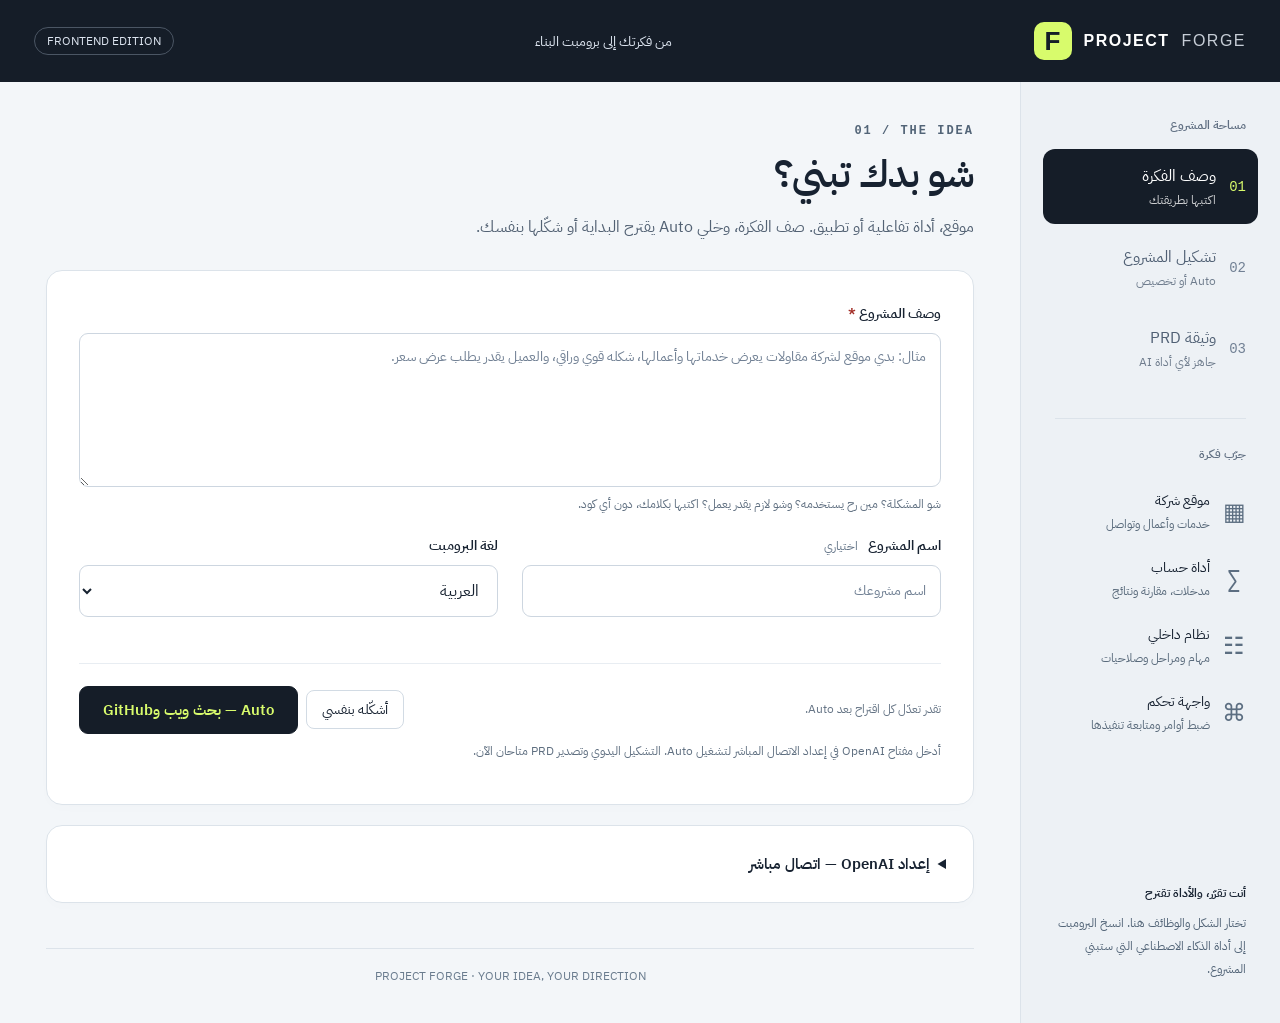
==== commit a1416b48: "Add GitHub repository research to frontend-only Project Forge Search GitHub alongside product and st" ====
--- a/public/index.html
+++ b/public/index.html
@@ -4,8 +4,8 @@
 <body>
 <header class="topbar"><a class="brand" href="./index.html" aria-label="Project Forge"><span class="mark">F</span>PROJECT <span class="brand-light">FORGE</span></a><span class="topnote">من فكرتك إلى برومبت البناء</span><span class="version">FRONTEND EDITION</span></header>
 <div class="shell"><aside class="sidebar"><p class="sidebar-label">مساحة المشروع</p><nav aria-label="خطوات المشروع"><button class="step active" data-step="idea"><span class="stepnum">01</span><span>وصف الفكرة<small class="stepdesc">اكتبها بطريقتك</small></span></button><button class="step" data-step="shape"><span class="stepnum">02</span><span>تشكيل المشروع<small class="stepdesc">Auto أو تخصيص</small></span></button><button class="step" data-step="output"><span class="stepnum">03</span><span>وثيقة PRD<small class="stepdesc">جاهز لأي أداة AI</small></span></button></nav><div class="sidebar-line"></div><p class="sidebar-label">جرّب فكرة</p><button class="example" data-example="company"><span>▦</span><span>موقع شركة<small>خدمات وأعمال وتواصل</small></span></button><button class="example" data-example="calculator"><span>∑</span><span>أداة حساب<small>مدخلات، مقارنة ونتائج</small></span></button><button class="example" data-example="workflow"><span>☷</span><span>نظام داخلي<small>مهام ومراحل وصلاحيات</small></span></button><button class="example" data-example="control"><span>⌘</span><span>واجهة تحكم<small>ضبط أوامر ومتابعة تنفيذها</small></span></button><div class="sidebar-bottom"><span class="mini-label">أنت تقرّر، والأداة تقترح</span><p>تختار الشكل والوظائف هنا. انسخ البرومبت إلى أداة الذكاء الاصطناعي التي ستبني المشروع.</p></div></aside>
-<main><section id="ideaView" class="view"><div class="eyebrow">01 / THE IDEA</div><h1>شو بدك تبني؟</h1><p class="lede">موقع، أداة تفاعلية أو تطبيق. صف الفكرة، وخلي Auto يقترح البداية أو شكّلها بنفسك.</p><form id="ideaForm" class="panel idea-panel"><div class="field"><label for="projectIdea">وصف المشروع <span class="required">*</span></label><textarea id="projectIdea" rows="5" required maxlength="12000" placeholder="مثال: بدي موقع لشركة مقاولات يعرض خدماتها وأعمالها، شكله قوي وراقي، والعميل يقدر يطلب عرض سعر."></textarea><p class="field-note">شو المشكلة؟ مين رح يستخدمه؟ وشو لازم يقدر يعمل؟ اكتبها بكلامك، دون أي كود.</p></div><div class="form-grid"><div class="field"><label for="projectName">اسم المشروع <span class="optional">اختياري</span></label><input id="projectName" maxlength="100" placeholder="اسم مشروعك"></div><div class="field"><label for="outputLanguage">لغة البرومبت</label><select id="outputLanguage"><option value="ar">العربية</option><option value="en">English</option></select></div></div><div id="ideaError" class="error hidden" role="alert"></div><div class="form-footer"><span>تقدر تعدّل كل اقتراح بعد Auto.</span><div class="button-group"><button class="ghost" type="button" id="customStart">أشكّله بنفسي</button><button class="primary" id="autoStart" type="submit">Auto — تحليل وبحث ويب</button></div></div><p class="field-note"><span id="connectionStatus" role="status">جارٍ فحص اتصال AI…</span></p></form><details class="panel" id="backendSettings"><summary>إعداد OpenAI — اتصال مباشر</summary><div class="details-body"><p class="field-note">نسخة فرونت إند: البحث والتحليل يتصلان بـOpenAI مباشرة من متصفحك. أدخل مفتاحك الشخصي عند التشغيل؛ يُحفظ في ذاكرة الصفحة فقط ويُمسح عند تحديثها أو إغلاقها.</p><div class="form-grid"><div class="field"><label for="openaiKey">مفتاح OpenAI API</label><input id="openaiKey" type="password" dir="ltr" autocomplete="off" spellcheck="false" maxlength="1000" placeholder="مفتاحك الشخصي — لا يُحفظ بالملفات"></div><div class="field"><label for="openaiModel">نموذج OpenAI</label><input id="openaiModel" dir="ltr" value="gpt-5.4" maxlength="120" placeholder="gpt-5.4"></div></div><p class="field-note">استخدم مفتاحك على جهاز موثوق؛ المتصفح لا يستطيع إخفاءه عن المستخدم أو إضافاته. كل زائر يستخدم مفتاحه، ولا تضع مفتاحك داخل ملفات GitHub. طلبات Auto والبحث تُحتسب على حساب OpenAI الخاص بك.</p><div id="backendError" class="error hidden" role="alert"></div><div class="button-group"><button id="saveBackend" class="primary" type="button">تفعيل وفحص الاتصال</button><button id="resetBackend" class="ghost" type="button">مسح المفتاح</button></div><p class="field-note">الفحص يتحقق من صلاحية المفتاح والوصول للنموذج. دعم البحث وتوليد المواصفات يتأكد عند أول Auto.</p></div></details></section>
-<section id="shapeView" class="view hidden"><div class="eyebrow">02 / SHAPE YOUR PROJECT</div><div class="title-row"><div><h1>شكّل مشروعك</h1><p class="lede">ابدأ بالمقترح، وعدّل ما تريده. اختياراتك تصل لأداة البناء داخل البرومبت.</p></div><button class="ghost" id="editIdea">تعديل الوصف</button></div><div class="studio-bar"><span id="autoSummary"></span><button id="autoAll" class="ghost">Auto — بحث جديد</button></div><p class="field-note">Auto يقترح جميع الخانات من تحليل وبحث جديدين. تُعتمد الاقتراحات فقط عند اكتمال البحث؛ اختياراتك تبقى محفوظة إذا فشل الطلب.</p><section id="researchPanel" class="panel hidden" aria-label="نتائج البحث"><h2>البحث الذي بنى الاقتراح</h2><div id="researchResults"></div></section><div class="studio-grid"><div class="studio-controls">
+<main><section id="ideaView" class="view"><div class="eyebrow">01 / THE IDEA</div><h1>شو بدك تبني؟</h1><p class="lede">موقع، أداة تفاعلية أو تطبيق. صف الفكرة، وخلي Auto يقترح البداية أو شكّلها بنفسك.</p><form id="ideaForm" class="panel idea-panel"><div class="field"><label for="projectIdea">وصف المشروع <span class="required">*</span></label><textarea id="projectIdea" rows="5" required maxlength="12000" placeholder="مثال: بدي موقع لشركة مقاولات يعرض خدماتها وأعمالها، شكله قوي وراقي، والعميل يقدر يطلب عرض سعر."></textarea><p class="field-note">شو المشكلة؟ مين رح يستخدمه؟ وشو لازم يقدر يعمل؟ اكتبها بكلامك، دون أي كود.</p></div><div class="form-grid"><div class="field"><label for="projectName">اسم المشروع <span class="optional">اختياري</span></label><input id="projectName" maxlength="100" placeholder="اسم مشروعك"></div><div class="field"><label for="outputLanguage">لغة البرومبت</label><select id="outputLanguage"><option value="ar">العربية</option><option value="en">English</option></select></div></div><div id="ideaError" class="error hidden" role="alert"></div><div class="form-footer"><span>تقدر تعدّل كل اقتراح بعد Auto.</span><div class="button-group"><button class="ghost" type="button" id="customStart">أشكّله بنفسي</button><button class="primary" id="autoStart" type="submit">Auto — بحث ويب وGitHub</button></div></div><p class="field-note"><span id="connectionStatus" role="status">جارٍ فحص اتصال AI…</span></p></form><details class="panel" id="backendSettings"><summary>إعداد OpenAI — اتصال مباشر</summary><div class="details-body"><p class="field-note">نسخة فرونت إند: البحث والتحليل يتصلان بـOpenAI مباشرة من متصفحك. أدخل مفتاحك الشخصي عند التشغيل؛ يُحفظ في ذاكرة الصفحة فقط ويُمسح عند تحديثها أو إغلاقها.</p><div class="form-grid"><div class="field"><label for="openaiKey">مفتاح OpenAI API</label><input id="openaiKey" type="password" dir="ltr" autocomplete="off" spellcheck="false" maxlength="1000" placeholder="مفتاحك الشخصي — لا يُحفظ بالملفات"></div><div class="field"><label for="openaiModel">نموذج OpenAI</label><input id="openaiModel" dir="ltr" value="gpt-5.4" maxlength="120" placeholder="gpt-5.4"></div></div><p class="field-note">استخدم مفتاحك على جهاز موثوق؛ المتصفح لا يستطيع إخفاءه عن المستخدم أو إضافاته. كل زائر يستخدم مفتاحه، ولا تضع مفتاحك داخل ملفات GitHub. طلبات Auto والبحث تُحتسب على حساب OpenAI الخاص بك.</p><div id="backendError" class="error hidden" role="alert"></div><div class="button-group"><button id="saveBackend" class="primary" type="button">تفعيل وفحص الاتصال</button><button id="resetBackend" class="ghost" type="button">مسح المفتاح</button></div><p class="field-note">الفحص يتحقق من صلاحية المفتاح والوصول للنموذج. دعم البحث وتوليد المواصفات يتأكد عند أول Auto.</p></div></details></section>
+<section id="shapeView" class="view hidden"><div class="eyebrow">02 / SHAPE YOUR PROJECT</div><div class="title-row"><div><h1>شكّل مشروعك</h1><p class="lede">ابدأ بالمقترح، وعدّل ما تريده. اختياراتك تصل لأداة البناء داخل البرومبت.</p></div><button class="ghost" id="editIdea">تعديل الوصف</button></div><div class="studio-bar"><span id="autoSummary"></span><button id="autoAll" class="ghost">Auto — بحث جديد</button></div><p class="field-note">Auto يبحث عن مشاريع ومستودعات GitHub مشابهة، ثم يقترح جميع الخانات. تُعتمد الاقتراحات فقط عند اكتمال البحث؛ اختياراتك تبقى محفوظة إذا فشل الطلب.</p><section id="researchPanel" class="panel hidden" aria-label="نتائج البحث"><h2>البحث الذي بنى الاقتراح</h2><div id="researchResults"></div></section><div class="studio-grid"><div class="studio-controls">
 <div class="panel"><div class="panel-heading"><h2>نوع المشروع وطريقة استخدامه</h2><span class="pill">01</span></div><div class="form-grid"><div class="field"><label for="kind">نوع المشروع</label><select id="kind"></select></div><div class="field"><label for="delivery">وين رح يشتغل؟</label><select id="delivery"><option value="web">ويب على الكمبيوتر والموبايل</option><option value="mobile">تطبيق Android وiPhone</option><option value="both">موقع ويب وتطبيق موبايل</option></select></div><div class="field"><label for="siteLanguage">لغة المشروع</label><select id="siteLanguage"><option value="ar">عربي</option><option value="en">English</option><option value="ar-en">عربي وEnglish</option></select></div><div class="field"><label for="audience">مين رح يستخدمه؟</label><input id="audience" maxlength="300" placeholder="مثال: العملاء، الموظفون، الفنيون"></div></div><label for="objective">أهم نتيجة للمستخدم</label><input id="objective" maxlength="500" placeholder="مثل: طلب عرض سعر أو الوصول لنتيجة حساب"></div>
 <div class="panel"><div class="panel-heading"><h2>الشكل وتجربة الاستخدام</h2><span class="pill">02</span></div><div class="form-grid"><div class="field"><label for="visual">الطابع</label><select id="visual"><option value="premium">راقي واحترافي</option><option value="minimal">بسيط ومريح</option><option value="industrial">صناعي وقوي</option><option value="bold">جريء وحيوي</option><option value="technical">عملي ودقيق</option></select></div><div class="field"><label for="layout">ترتيب الواجهة</label><select id="layout"><option value="narrative">موقع بصري بأقسام</option><option value="working">مساحة عمل مباشرة</option><option value="sidebar">قائمة جانبية ومساحة عمل</option><option value="single">صفحة واحدة مركّزة</option></select></div><div class="field"><label for="theme">الخلفية</label><select id="theme"><option value="light">فاتحة</option><option value="dark">داكنة</option><option value="system">حسب جهاز المستخدم</option></select></div><div class="field"><label for="accent">اللون الأساسي</label><div class="color-field"><input type="color" id="accent" value="#2563eb"><span id="accentLabel">#2563eb</span></div></div><div class="field"><label for="motion">الحركة</label><select id="motion"><option value="subtle">خفيفة وأنيقة</option><option value="expressive">بارزة ومدروسة</option><option value="none">دون حركة</option></select></div><div class="field"><label for="density">حجم المسافات</label><select id="density"><option value="comfortable">مريحة ومتوازنة</option><option value="spacious">واسعة وبصرية</option><option value="compact">مكثفة للبيانات والعمل</option></select></div></div></div>
 <div class="panel"><div class="panel-heading"><h2>الصفحات والمكوّنات</h2><button class="ghost" id="addPage">إضافة صفحة</button></div><p class="field-note">رتّبها، غيّر أسماءها ومحتواها، أو احذف ما لا تحتاجه.</p><div id="pageEditor"></div></div>
